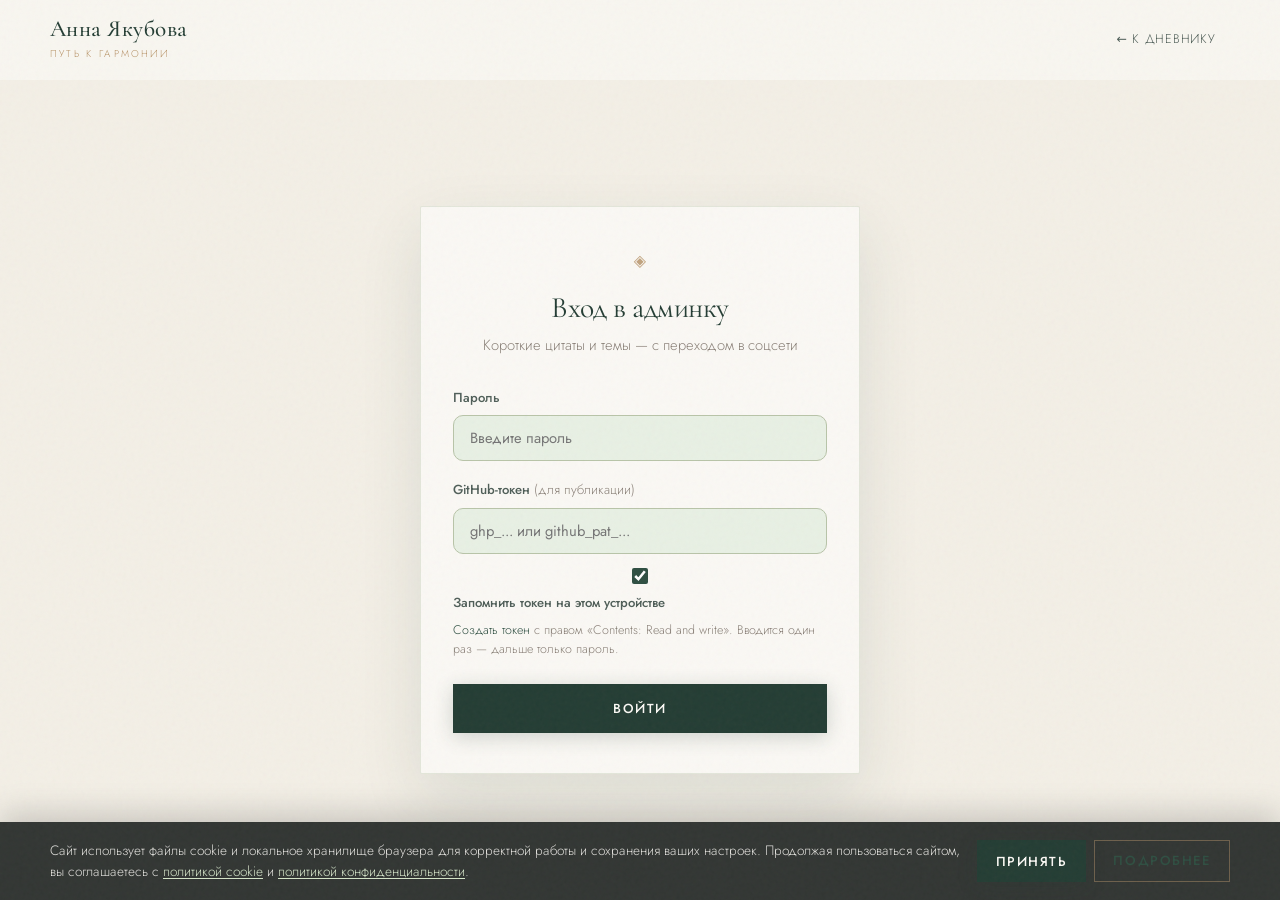
==== admin.html @ 60a18e54 "Премиальный редизайн: editorial luxury, золотые акценты, типографика, анимации. Co-authored-by: Curs" ====
﻿<!DOCTYPE html>
<html lang="ru">
<head>
  <meta charset="UTF-8">
  <meta name="viewport" content="width=device-width, initial-scale=1.0">
  <title>Управление дневником — Анна Якубова</title>
  <link rel="preconnect" href="https://fonts.googleapis.com">
  <link rel="preconnect" href="https://fonts.gstatic.com" crossorigin>
  <link href="https://fonts.googleapis.com/css2?family=Cormorant+Garamond:ital,wght@0,400;0,500;0,600;1,400;1,500&family=Jost:ital,wght@0,300;0,400;0,500;0,600;1,300&display=swap" rel="stylesheet">
  <link rel="stylesheet" href="css/styles.css?v=premium2026">
  <script src="js/config.js"></script>
  <script src="js/seo.js"></script>
  <link rel="stylesheet" href="css/admin.css?v=premium2026">
</head>
<body class="admin-body">

  <header class="header">
    <div class="container header__inner">
      <a href="index.html" class="logo">
        <span class="logo__name">Анна Якубова</span>
        <span class="logo__tagline">Путь к гармонии</span>
      </a>
      <nav class="nav">
        <a href="dnevnik.html" class="nav__link">← К дневнику</a>
      </nav>
    </div>
  </header>

  <main>
    <div class="admin-login" id="admin-login">
      <div class="admin-login__card">
        <div class="ornament"><span class="ornament__symbol">◈</span></div>
        <h1>Вход в админку</h1>
        <p>Короткие цитаты и темы — с переходом в соцсети</p>
        <form id="login-form">
          <div class="form-group">
            <label for="admin-password">Пароль</label>
            <input type="password" id="admin-password" required autocomplete="current-password" placeholder="Введите пароль">
          </div>
          <div class="form-group">
            <label for="github-token">GitHub-токен <span class="label-hint">(для публикации)</span></label>
            <input type="password" id="github-token" autocomplete="off" placeholder="ghp_... или github_pat_...">
            <label class="form-check">
              <input type="checkbox" id="remember-token" checked>
              <span>Запомнить токен на этом устройстве</span>
            </label>
            <p class="field-hint">
              <a href="https://github.com/settings/tokens?type=beta" target="_blank" rel="noopener noreferrer">Создать токен</a>
              с правом «Contents: Read and write». Вводится один раз — дальше только пароль.
            </p>
          </div>
          <button type="submit" class="btn btn--primary admin-login__submit">Войти</button>
          <p class="admin-login-error" id="login-error">Неверный пароль</p>
        </form>
      </div>
    </div>

    <div class="admin-panel" id="admin-panel">
      <div class="container admin-layout">
        <header class="admin-header">
          <div>
            <p class="section__label">Админка</p>
            <h1>Личный дневник</h1>
            <p class="admin-header__desc">
              Короткие цитаты и темы — у каждой записи своя ссылка на пост или страницу.
            </p>
          </div>
          <div class="publish-status publish-status--warn" id="publish-status">Подключите GitHub-токен</div>
        </header>

        <section class="admin-token-card">
          <div class="admin-token-card__text">
            <h3>GitHub-токен</h3>
            <p id="token-card-desc">Нужен для автопубликации на сайте.</p>
          </div>
          <div class="admin-token-card__form">
            <input type="password" id="token-input" placeholder="Вставьте токен" autocomplete="off">
            <label class="form-check form-check--inline">
              <input type="checkbox" id="token-remember" checked>
              <span>Запомнить на устройстве</span>
            </label>
            <button type="button" class="btn btn--secondary" id="save-token-btn">Сохранить</button>
            <button type="button" class="btn btn--ghost" id="forget-token-btn">Забыть токен</button>
          </div>
        </section>

        <div class="admin-grid">
          <section class="admin-editor-card">
            <h2 class="admin-editor-card__title" id="form-title">Новая запись</h2>
            <form id="entry-form">
              <input type="hidden" id="entry-id">
              <input type="hidden" id="entry-type" value="quote">

              <div class="form-group">
                <label>Тип записи</label>
                <div class="type-toggle">
                  <button type="button" class="type-toggle__btn type-toggle__btn--active" data-type="quote">Цитата</button>
                  <button type="button" class="type-toggle__btn" data-type="topic">Тема</button>
                </div>
              </div>

              <div class="form-row">
                <div class="form-group form-group--grow">
                  <label for="entry-topic">Тема / рубрика</label>
                  <input type="text" id="entry-topic" placeholder="Гармония, Нейрографика…">
                  <p class="field-hint" id="topic-hint">Необязательно — тема или настроение цитаты</p>
                </div>
                <div class="form-group">
                  <label for="entry-date">Дата</label>
                  <input type="date" id="entry-date" required>
                </div>
              </div>

              <div class="form-group">
                <label for="entry-text">Текст</label>
                <textarea id="entry-text" rows="3" required maxlength="280" placeholder="Короткая мысль или описание темы"></textarea>
                <p class="field-hint" id="text-hint">Короткая цитата или мысль (1–2 предложения)</p>
              </div>

              <div class="form-group">
                <label for="entry-link">Ссылка на пост</label>
                <input type="url" id="entry-link" required placeholder="https://t.me/madam79kotineiro/42 или https://vk.ru/wall-...">
                <p class="field-hint">Любой URL — конкретный пост в Telegram, ВК или другая страница</p>
              </div>

              <div class="form-group">
                <label for="entry-link-label">Подпись ссылки <span class="label-hint">(необязательно)</span></label>
                <input type="text" id="entry-link-label" placeholder="Читать пост в канале">
              </div>

              <div class="admin-form-actions">
                <button type="submit" class="btn btn--primary" id="submit-btn">Опубликовать</button>
                <button type="button" class="btn btn--secondary" id="cancel-btn" style="display: none;">Отмена</button>
              </div>
            </form>
          </section>

          <aside class="admin-sidebar">
            <h2 class="admin-sidebar__title">Записи на сайте</h2>
            <div class="admin-entries" id="entries-list">
              <p class="admin-empty">Загрузка...</p>
            </div>
          </aside>
        </div>
      </div>
    </div>
  </main>

  <div class="admin-toast" id="admin-toast" role="status" aria-live="polite"></div>

  <script src="js/cookies.js"></script>
  <script src="js/admin.js"></script>
</body>
</html>
---- css/styles.css ----
/* ===== Variables ===== */
:root {
  --ivory: #faf8f4;
  --cream: #f3efe6;
  --mint: #e8f0e4;
  --pistachio: #d4e4c8;
  --evergreen: #243d34;
  --forest: #2f4f42;
  --sage: #b8c4a8;
  --olive: #6b8060;
  --blush: #e8d4d0;
  --lilac: #d8cfe8;
  --mauve: #a88896;
  --plum: #5a3a48;
  --slate: #4f5e58;
  --taupe: #8a8078;
  --sand: #d4c8b8;
  --charcoal: #222826;
  --gold: #b8956a;
  --gold-light: #d4bc94;
  --gold-muted: rgba(184, 149, 106, 0.14);

  --font-serif: 'Cormorant Garamond', Georgia, serif;
  --font-sans: 'Jost', system-ui, sans-serif;

  --radius: 4px;
  --radius-lg: 2px;
  --shadow: 0 8px 32px rgba(36, 61, 52, 0.07);
  --shadow-lg: 0 24px 64px rgba(36, 61, 52, 0.11);
  --shadow-glow: 0 0 0 1px rgba(184, 149, 106, 0.18), 0 20px 50px rgba(36, 61, 52, 0.08);
  --transition: 0.45s cubic-bezier(0.22, 1, 0.36, 1);
  --transition-slow: 0.75s cubic-bezier(0.22, 1, 0.36, 1);

  --header-h: 80px;
  --container: 1180px;
}

/* ===== Reset & Base ===== */
*, *::before, *::after { box-sizing: border-box; margin: 0; padding: 0; }

html { scroll-behavior: smooth; }

body {
  font-family: var(--font-sans);
  font-size: 1rem;
  font-weight: 300;
  line-height: 1.75;
  color: var(--charcoal);
  background: var(--ivory);
  overflow-x: hidden;
  text-rendering: optimizeLegibility;
  -webkit-font-smoothing: antialiased;
}

body::before {
  content: '';
  position: fixed;
  inset: 0;
  pointer-events: none;
  z-index: 9999;
  opacity: 0.035;
  background-image: url("data:image/svg+xml,%3Csvg viewBox='0 0 256 256' xmlns='http://www.w3.org/2000/svg'%3E%3Cfilter id='n'%3E%3CfeTurbulence type='fractalNoise' baseFrequency='0.85' numOctaves='4' stitchTiles='stitch'/%3E%3C/filter%3E%3Crect width='100%25' height='100%25' filter='url(%23n)'/%3E%3C/svg%3E");
}

::selection {
  background: rgba(184, 149, 106, 0.28);
  color: var(--evergreen);
}

body.menu-open { overflow: hidden; }

img { max-width: 100%; height: auto; display: block; }

a { color: var(--forest); text-decoration: none; transition: color 0.2s; }
a:hover { color: var(--plum); }

h1, h2, h3, h4 {
  font-family: var(--font-serif);
  font-weight: 500;
  line-height: 1.15;
  color: var(--evergreen);
  letter-spacing: -0.015em;
}

h1 { font-size: clamp(2.4rem, 5.5vw, 4rem); font-weight: 400; }
h2 { font-size: clamp(1.85rem, 3.8vw, 2.75rem); }
h3 { font-size: clamp(1.35rem, 2.5vw, 1.85rem); }
h4 { font-size: 0.82rem; font-family: var(--font-sans); font-weight: 500; letter-spacing: 0.14em; text-transform: uppercase; color: var(--olive); }

p { margin-bottom: 1rem; }
p:last-child { margin-bottom: 0; }

ul { list-style: none; }

.container {
  width: min(var(--container), 100% - 2.5rem);
  margin-inline: auto;
}

.visually-hidden {
  position: absolute;
  width: 1px;
  height: 1px;
  padding: 0;
  margin: -1px;
  overflow: hidden;
  clip: rect(0, 0, 0, 0);
  border: 0;
}

/* ===== Buttons ===== */
.btn {
  display: inline-flex;
  align-items: center;
  justify-content: center;
  gap: 0.5rem;
  padding: 0.95rem 2rem;
  font-family: var(--font-sans);
  font-size: 0.82rem;
  font-weight: 500;
  letter-spacing: 0.12em;
  text-transform: uppercase;
  border-radius: 0;
  border: none;
  cursor: pointer;
  transition: transform var(--transition), box-shadow var(--transition), background var(--transition), color var(--transition);
  text-decoration: none;
  position: relative;
  overflow: hidden;
}

.btn::after {
  content: '';
  position: absolute;
  inset: 0;
  background: linear-gradient(120deg, transparent 30%, rgba(255, 255, 255, 0.12) 50%, transparent 70%);
  transform: translateX(-120%);
  transition: transform 0.6s ease;
}

.btn:hover::after { transform: translateX(120%); }

.btn:hover { transform: translateY(-2px); box-shadow: var(--shadow); }

.btn--primary {
  background: var(--evergreen);
  color: var(--ivory);
  box-shadow: 0 4px 20px rgba(36, 61, 52, 0.2);
}
.btn--primary:hover { background: var(--forest); color: var(--ivory); box-shadow: var(--shadow-lg); }

.btn--secondary {
  background: transparent;
  color: var(--forest);
  border: 1px solid rgba(184, 149, 106, 0.45);
}
.btn--secondary:hover { background: var(--gold-muted); color: var(--evergreen); border-color: var(--gold); }

.btn--accent {
  background: linear-gradient(135deg, var(--plum) 0%, #6d4456 100%);
  color: var(--ivory);
  box-shadow: 0 4px 20px rgba(90, 58, 72, 0.22);
}
.btn--accent:hover { background: linear-gradient(135deg, #6d4456 0%, var(--plum) 100%); color: var(--ivory); }

.btn:disabled {
  opacity: 0.45;
  cursor: not-allowed;
  transform: none;
  box-shadow: none;
}

/* ===== Header ===== */
.header {
  position: fixed;
  top: 0;
  left: 0;
  right: 0;
  z-index: 100;
  height: var(--header-h);
  background: rgba(250, 248, 244, 0.72);
  backdrop-filter: blur(20px) saturate(1.2);
  border-bottom: 1px solid transparent;
  transition: background var(--transition), border-color var(--transition), box-shadow var(--transition), height var(--transition);
}

.header--scrolled {
  height: 68px;
  background: rgba(250, 248, 244, 0.94);
  border-bottom-color: rgba(184, 149, 106, 0.22);
  box-shadow: 0 8px 32px rgba(36, 61, 52, 0.06);
}

.header__inner {
  display: flex;
  align-items: center;
  justify-content: space-between;
  height: 100%;
}

.logo {
  display: flex;
  flex-direction: column;
  text-decoration: none;
  color: inherit;
}

.logo__name {
  font-family: var(--font-serif);
  font-size: 1.45rem;
  font-weight: 500;
  color: var(--evergreen);
  line-height: 1.15;
  letter-spacing: 0.02em;
}

.logo__tagline {
  font-size: 0.62rem;
  color: var(--gold);
  letter-spacing: 0.22em;
  text-transform: uppercase;
  margin-top: 0.15rem;
}

.nav {
  display: flex;
  align-items: center;
  gap: 0.15rem;
}

.nav__link {
  padding: 0.55rem 0.9rem;
  font-size: 0.78rem;
  letter-spacing: 0.06em;
  text-transform: uppercase;
  color: var(--slate);
  border-radius: 0;
  transition: color var(--transition), background var(--transition);
  position: relative;
}

.nav__link::after {
  content: '';
  position: absolute;
  left: 0.9rem;
  right: 0.9rem;
  bottom: 0.35rem;
  height: 1px;
  background: var(--gold);
  transform: scaleX(0);
  transform-origin: left;
  transition: transform var(--transition);
}

.nav__link:hover::after,
.nav__link--active::after {
  transform: scaleX(1);
}

.nav__link:hover,
.nav__link--active {
  color: var(--evergreen);
  background: transparent;
}

.nav__link--cta {
  background: var(--evergreen);
  color: var(--ivory);
  font-weight: 500;
  margin-left: 0.35rem;
  padding-inline: 1.15rem;
}

.nav__link--cta::after { display: none; }

.nav__link--cta:hover {
  background: var(--forest);
  color: var(--ivory);
}

.burger {
  display: none;
  flex-direction: column;
  gap: 5px;
  background: none;
  border: none;
  cursor: pointer;
  padding: 0.5rem;
}

.burger span {
  display: block;
  width: 24px;
  height: 2px;
  background: var(--forest);
  transition: transform 0.3s, opacity 0.3s;
}

.burger--active span:nth-child(1) { transform: translateY(7px) rotate(45deg); }
.burger--active span:nth-child(2) { opacity: 0; }
.burger--active span:nth-child(3) { transform: translateY(-7px) rotate(-45deg); }

/* ===== Hero ===== */
.hero {
  position: relative;
  min-height: 100vh;
  display: flex;
  flex-direction: column;
  justify-content: center;
  padding-top: var(--header-h);
  overflow: hidden;
}

.hero__bg {
  position: absolute;
  inset: 0;
  background:
    radial-gradient(ellipse 90% 70% at 15% 85%, rgba(212, 228, 200, 0.45) 0%, transparent 55%),
    radial-gradient(ellipse 55% 45% at 88% 18%, rgba(232, 212, 208, 0.32) 0%, transparent 50%),
    radial-gradient(ellipse 40% 30% at 50% 0%, rgba(184, 149, 106, 0.08) 0%, transparent 60%),
    linear-gradient(165deg, #fdfbf7 0%, var(--ivory) 42%, var(--cream) 100%);
  z-index: 0;
}

.hero__orb {
  position: absolute;
  border-radius: 50%;
  filter: blur(80px);
  opacity: 0.35;
  z-index: 0;
  animation: orbFloat 18s ease-in-out infinite;
}

.hero__orb--2 { animation-delay: -9s; }

@keyframes orbFloat {
  0%, 100% { transform: translate(0, 0) scale(1); }
  50% { transform: translate(12px, -18px) scale(1.05); }
}

.hero__orb--1 {
  width: 400px;
  height: 400px;
  background: var(--pistachio);
  top: 10%;
  right: -5%;
}

.hero__orb--2 {
  width: 300px;
  height: 300px;
  background: var(--blush);
  bottom: 15%;
  left: -5%;
}

.hero__layout {
  position: relative;
  z-index: 1;
  display: grid;
  grid-template-columns: 1.05fr 0.95fr;
  gap: 4rem;
  align-items: center;
  padding-block: 5rem 4rem;
}

.hero__label {
  display: inline-flex;
  align-items: center;
  gap: 0.85rem;
  font-size: 0.68rem;
  letter-spacing: 0.24em;
  text-transform: uppercase;
  color: var(--gold);
  margin-bottom: 1.5rem;
}

.hero__label::before,
.hero__label::after {
  content: '';
  width: 2rem;
  height: 1px;
  background: linear-gradient(90deg, transparent, var(--gold-light));
}

.hero__label::after {
  background: linear-gradient(90deg, var(--gold-light), transparent);
}

.hero__title {
  margin-bottom: 1.35rem;
}

.hero__title em {
  font-style: italic;
  font-weight: 400;
  color: var(--plum);
}

.hero__subtitle {
  font-size: 1.08rem;
  color: var(--slate);
  max-width: 500px;
  margin-bottom: 2.25rem;
  line-height: 1.8;
}

.hero__actions {
  display: flex;
  flex-wrap: wrap;
  gap: 1rem;
}

.hero__photo {
  position: relative;
  padding: 0.65rem;
  background: var(--ivory);
  border: 1px solid rgba(184, 149, 106, 0.28);
  box-shadow: var(--shadow-glow);
}

.hero__photo::before {
  content: '';
  position: absolute;
  inset: -10px -10px 10px 10px;
  border: 1px solid rgba(184, 149, 106, 0.22);
  pointer-events: none;
  z-index: -1;
}

.hero__photo img {
  width: 100%;
  aspect-ratio: 3/4;
  object-fit: cover;
}

.hero__photo-caption {
  position: absolute;
  bottom: 0;
  left: 0;
  right: 0;
  padding: 1rem 1.25rem;
  background: linear-gradient(transparent, rgba(45, 74, 62, 0.75));
  color: var(--ivory);
  font-family: var(--font-serif);
  font-size: 1.1rem;
  font-style: italic;
}

.hero__scroll {
  position: absolute;
  bottom: 2rem;
  left: 50%;
  transform: translateX(-50%);
  display: flex;
  flex-direction: column;
  align-items: center;
  gap: 0.5rem;
  font-size: 0.72rem;
  letter-spacing: 0.15em;
  text-transform: uppercase;
  color: var(--taupe);
  z-index: 1;
}

.hero__scroll-line {
  width: 1px;
  height: 40px;
  background: linear-gradient(var(--sage), transparent);
  animation: scrollPulse 2s ease-in-out infinite;
}

@keyframes scrollPulse {
  0%, 100% { opacity: 0.4; transform: scaleY(0.8); }
  50% { opacity: 1; transform: scaleY(1); }
}

/* ===== Sections ===== */
.section {
  padding: 6.5rem 0;
  position: relative;
}

.section--alt {
  background: linear-gradient(180deg, var(--cream) 0%, rgba(243, 239, 230, 0.6) 100%);
}

.section__header {
  text-align: center;
  max-width: 680px;
  margin: 0 auto 4rem;
}

.section__label {
  font-size: 0.68rem;
  letter-spacing: 0.24em;
  text-transform: uppercase;
  color: var(--gold);
  margin-bottom: 0.85rem;
}

.section__desc {
  color: var(--slate);
  margin-top: 1.15rem;
  font-size: 1.02rem;
  line-height: 1.75;
}

.ornament__symbol {
  font-size: 1rem;
  color: var(--gold);
  opacity: 0.85;
}

.cards {
  display: grid;
  grid-template-columns: repeat(3, 1fr);
  gap: 2rem;
}

.card {
  position: relative;
  background: linear-gradient(168deg, #fffdfb 0%, var(--ivory) 100%);
  border-radius: var(--radius);
  padding: 2.25rem 2rem;
  border: 1px solid rgba(184, 149, 106, 0.16);
  box-shadow: var(--shadow);
  transition: transform var(--transition), box-shadow var(--transition), border-color var(--transition);
  overflow: hidden;
}

.card::before {
  content: '';
  position: absolute;
  top: 0;
  left: 2rem;
  right: 2rem;
  height: 1px;
  background: linear-gradient(90deg, transparent, var(--gold-light), transparent);
  opacity: 0;
  transition: opacity var(--transition);
}

.card:hover {
  transform: translateY(-6px);
  box-shadow: var(--shadow-glow);
  border-color: rgba(184, 149, 106, 0.32);
}

.card:hover::before { opacity: 1; }

.card__num {
  position: absolute;
  top: 1.5rem;
  right: 1.5rem;
  font-family: var(--font-serif);
  font-size: 2.25rem;
  font-weight: 400;
  color: rgba(184, 149, 106, 0.35);
  line-height: 1;
}

.card__icon {
  width: 52px;
  height: 52px;
  display: flex;
  align-items: center;
  justify-content: center;
  border-radius: 0;
  font-size: 1.35rem;
  margin-bottom: 1.5rem;
  border: 1px solid rgba(184, 149, 106, 0.2);
}

.card__link {
  font-size: 0.72rem;
  font-weight: 500;
  letter-spacing: 0.14em;
  text-transform: uppercase;
  color: var(--evergreen);
}

.card__icon--matrix { background: rgba(216, 207, 232, 0.45); color: var(--plum); }
.card__icon--neuro { background: rgba(232, 212, 208, 0.55); color: var(--plum); }
.card__icon--integrative { background: rgba(212, 228, 200, 0.55); color: var(--forest); }

.card__title { margin-bottom: 0.85rem; }

.card__text {
  font-size: 0.92rem;
  color: var(--slate);
  margin-bottom: 1.5rem;
  line-height: 1.7;
}

.card__link::after { content: ' →'; }

.ornament { margin-bottom: 1rem; }

/* ===== About Strip ===== */
.about-strip {
  display: grid;
  grid-template-columns: 1fr 1fr;
  gap: 4rem;
  align-items: center;
}

.about-strip__visual {
  position: relative;
  padding: 0.55rem;
  background: var(--ivory);
  border: 1px solid rgba(184, 149, 106, 0.22);
  box-shadow: var(--shadow-glow);
}

.about-strip__visual img {
  width: 100%;
  aspect-ratio: 3 / 4;
  object-fit: cover;
  object-position: center top;
}

.about-strip__text h2 { margin-bottom: 1.25rem; }
.about-strip__text p { color: var(--slate); }

.about-contrast {
  margin: 1.75rem 0;
  padding: 1.75rem 2rem;
  background: linear-gradient(135deg, rgba(255, 253, 249, 0.95) 0%, rgba(232, 240, 228, 0.5) 100%);
  border-radius: var(--radius);
  border-left: 2px solid var(--gold);
  box-shadow: var(--shadow);
}

.about-contrast p {
  margin-bottom: 0.65rem;
}

.about-contrast p:last-child {
  margin-bottom: 0;
  font-family: var(--font-serif);
  font-size: 1.12rem;
  color: var(--evergreen);
  font-weight: 500;
}

.about-mission {
  margin-top: 1.75rem;
  padding: 2rem 2.25rem;
  background: linear-gradient(165deg, #fffdfb 0%, var(--ivory) 100%);
  border-radius: var(--radius);
  border: 1px solid rgba(184, 149, 106, 0.2);
  box-shadow: var(--shadow);
  position: relative;
}

.about-mission::before {
  content: '';
  position: absolute;
  top: 0;
  left: 2rem;
  right: 2rem;
  height: 1px;
  background: linear-gradient(90deg, transparent, var(--gold-light), transparent);
}

.about-mission__verse {
  font-family: var(--font-serif);
  font-size: 1.15rem;
  font-style: italic;
  color: var(--plum);
  line-height: 1.65;
  margin-bottom: 0 !important;
}

.cta-block {
  text-align: center;
  background: linear-gradient(145deg, var(--evergreen) 0%, #1a3028 100%);
  border-radius: var(--radius);
  padding: 4rem 2.5rem;
  border: 1px solid rgba(184, 149, 106, 0.25);
  box-shadow: var(--shadow-lg);
  color: var(--ivory);
  position: relative;
  overflow: hidden;
}

.cta-block::before {
  content: '';
  position: absolute;
  inset: 0;
  background: radial-gradient(ellipse 60% 80% at 100% 0%, rgba(184, 149, 106, 0.15) 0%, transparent 55%);
  pointer-events: none;
}

.cta-block h2 {
  color: var(--ivory);
  margin-bottom: 0.85rem;
  position: relative;
}

.cta-block p {
  color: rgba(250, 248, 244, 0.78);
  margin-bottom: 2rem;
  max-width: 520px;
  margin-inline: auto;
  position: relative;
}

.cta-block .btn--primary {
  background: var(--ivory);
  color: var(--evergreen);
  position: relative;
}

.cta-block .btn--primary:hover {
  background: var(--gold-light);
  color: var(--evergreen);
}

/* ===== Page Hero ===== */
.page-hero {
  position: relative;
  padding: calc(var(--header-h) + 3rem) 0 3rem;
  overflow: hidden;
}

.page-hero .container { position: relative; z-index: 1; }

.page-hero--compact { padding-bottom: 2rem; }

.page-hero__bg {
  position: absolute;
  inset: 0;
  background:
    radial-gradient(ellipse 70% 80% at 50% 100%, rgba(212, 228, 200, 0.35) 0%, transparent 60%),
    radial-gradient(ellipse 50% 40% at 90% 10%, rgba(184, 149, 106, 0.08) 0%, transparent 50%),
    linear-gradient(180deg, var(--cream) 0%, var(--ivory) 100%);
  z-index: 0;
}

.page-hero__breadcrumb {
  font-size: 0.68rem;
  letter-spacing: 0.16em;
  text-transform: uppercase;
  color: var(--taupe);
  margin-bottom: 1.25rem;
}

.page-hero__breadcrumb a { color: var(--olive); }

.page-hero__title { margin-bottom: 1rem; }

.page-hero__desc {
  font-size: 1.05rem;
  color: var(--slate);
  max-width: 600px;
}

.page-hero__desc--center {
  text-align: center;
  margin-inline: auto;
}

.page-hero--integrative .page-hero__title { display: none; }

.integrative-banner {
  margin-bottom: 1.5rem;
  border-radius: var(--radius-lg);
  overflow: hidden;
  box-shadow: var(--shadow-lg);
}

.integrative-banner img {
  width: 100%;
  max-height: 420px;
  object-fit: cover;
}

/* ===== Content ===== */
.content {
  padding: 4rem 0 5rem;
}

.content--matrix {
  position: relative;
  overflow: hidden;
}

.content--matrix::before {
  content: '';
  position: absolute;
  inset: 0;
  background: url('../images/matrica-sudby-bg.png') center center / min(680px, 92vw) no-repeat;
  opacity: 0.24;
  pointer-events: none;
  z-index: 0;
}

.content--matrix::after {
  content: '';
  position: absolute;
  inset: 0;
  background: linear-gradient(
    180deg,
    rgba(248, 246, 240, 0.62) 0%,
    rgba(248, 246, 240, 0.55) 50%,
    rgba(248, 246, 240, 0.68) 100%
  );
  pointer-events: none;
  z-index: 0;
}

.content--matrix > .container {
  position: relative;
  z-index: 1;
}

.content--embed { padding-top: 2rem; }

.content__grid {
  display: grid;
  grid-template-columns: 1fr 280px;
  gap: 3rem;
  align-items: start;
}

.content__main h3 { margin: 2rem 0 1rem; }

.content-lead {
  font-size: 1.15rem;
  line-height: 1.65;
  margin-bottom: 1.5rem;
}

.text-highlight {
  color: var(--forest);
  font-weight: 500;
}

.definition-block,
.author-block,
.how-it-works,
.navigator-callout,
.cert-callout {
  background: var(--mint);
  border-radius: var(--radius);
  padding: 1.5rem 1.75rem;
  margin: 1.75rem 0;
  border-left: 3px solid var(--sage);
}

.navigator-callout__label,
.cert-callout p {
  font-size: 0.78rem;
  letter-spacing: 0.1em;
  text-transform: uppercase;
  color: var(--olive);
  margin-bottom: 0.5rem;
}

/* ===== Certificate Showcase ===== */
.certificate-showcase {
  margin: 2.5rem 0 0;
  padding: 2.25rem 2rem 2rem;
  background: linear-gradient(165deg, var(--cream) 0%, var(--ivory) 45%, rgba(216, 207, 232, 0.18) 100%);
  border-radius: var(--radius-lg);
  border: 1px solid rgba(184, 196, 168, 0.35);
  text-align: center;
}

.certificate-showcase__label {
  font-size: 0.78rem;
  letter-spacing: 0.12em;
  text-transform: uppercase;
  color: var(--plum);
  margin-bottom: 0.5rem;
}

.certificate-showcase h3 {
  margin: 0 0 0.75rem;
}

.certificate-showcase__intro {
  max-width: 36rem;
  margin-inline: auto;
  margin-bottom: 0;
  color: var(--slate);
  font-size: 0.98rem;
}

.certificate-frame {
  margin: 2rem auto 0;
  max-width: 340px;
}

.certificate-frame__outer {
  padding: 10px;
  background: linear-gradient(145deg, var(--lilac) 0%, var(--sage) 50%, var(--mauve) 100%);
  border-radius: calc(var(--radius) + 4px);
  box-shadow:
    var(--shadow-lg),
    inset 0 1px 0 rgba(255, 255, 255, 0.45);
}

.certificate-frame__inner {
  padding: 12px;
  background: #fff;
  border-radius: var(--radius);
  border: 1px solid rgba(107, 74, 90, 0.12);
  box-shadow: inset 0 0 0 1px rgba(255, 255, 255, 0.8);
}

.certificate-frame__inner img {
  width: 100%;
  border-radius: calc(var(--radius) - 4px);
  box-shadow: 0 2px 16px rgba(45, 74, 62, 0.1);
}

.certificate-frame__caption {
  margin-top: 1rem;
  font-size: 0.82rem;
  font-style: italic;
  color: var(--taupe);
  letter-spacing: 0.02em;
}

.certificate-showcase__note {
  margin-top: 1.75rem;
  padding-top: 1.5rem;
  border-top: 1px solid rgba(184, 196, 168, 0.35);
  font-size: 0.78rem;
  letter-spacing: 0.08em;
  text-transform: uppercase;
  color: var(--olive);
}

.certificate-section {
  padding: 5rem 0;
}

.certificate-showcase--gallery {
  margin: 0;
  padding: 3rem 2.5rem 2.5rem;
  background: linear-gradient(
    165deg,
    var(--ivory) 0%,
    rgba(232, 212, 208, 0.25) 35%,
    rgba(216, 207, 232, 0.22) 70%,
    var(--cream) 100%
  );
}

.certificate-showcase--gallery h2 {
  margin-bottom: 0.75rem;
}

.certificate-showcase--gallery .ornament {
  margin-bottom: 0.75rem;
}

.certificate-gallery {
  display: grid;
  grid-template-columns: repeat(3, minmax(0, 1fr));
  gap: 2rem;
  margin-top: 2.5rem;
  align-items: start;
}

.certificate-gallery__item {
  display: flex;
  flex-direction: column;
  transition: transform 0.35s ease;
}

.certificate-gallery__item:hover {
  transform: translateY(-6px);
}

.certificate-gallery .certificate-frame {
  margin: 0;
  max-width: none;
}

.certificate-frame__outer--neuro {
  background: linear-gradient(
    145deg,
    var(--blush) 0%,
    var(--lilac) 42%,
    rgba(196, 168, 180, 0.85) 100%
  );
}

.certificate-gallery__item:nth-child(2) .certificate-frame__outer--neuro {
  background: linear-gradient(
    145deg,
    var(--lilac) 0%,
    var(--sage) 50%,
    var(--mauve) 100%
  );
}

.certificate-gallery__item:nth-child(3) .certificate-frame__outer--neuro {
  background: linear-gradient(
    145deg,
    rgba(216, 207, 232, 0.95) 0%,
    var(--blush) 55%,
    var(--plum) 100%
  );
}

.certificate-frame__caption strong {
  display: block;
  font-family: var(--font-serif);
  font-size: 1rem;
  font-style: normal;
  font-weight: 500;
  color: var(--evergreen);
  margin-bottom: 0.25rem;
}

.certificate-frame__caption span {
  display: block;
  font-size: 0.8rem;
}

.certificate-gallery--duo {
  grid-template-columns: repeat(2, minmax(0, 1fr));
  gap: 2.5rem;
}

.certificate-frame--landscape {
  max-width: none;
}

.certificate-showcase--gallery .certificate-frame--landscape .certificate-frame__inner img {
  aspect-ratio: 16 / 10;
  object-fit: cover;
}

.certificate-frame__outer--matrix {
  background: linear-gradient(
    145deg,
    rgba(232, 212, 208, 0.95) 0%,
    var(--lilac) 45%,
    rgba(216, 200, 184, 0.9) 100%
  );
}

.certificate-gallery--duo .certificate-gallery__item:nth-child(2) .certificate-frame__outer--matrix {
  background: linear-gradient(
    145deg,
    var(--lilac) 0%,
    rgba(232, 212, 208, 0.85) 50%,
    var(--sand) 100%
  );
}

.certificate-showcase--gallery.certificate-showcase--matrix {
  background: linear-gradient(
    165deg,
    var(--ivory) 0%,
    rgba(216, 207, 232, 0.2) 40%,
    rgba(232, 212, 208, 0.28) 100%
  );
}

.info-cards {
  display: grid;
  grid-template-columns: repeat(auto-fill, minmax(200px, 1fr));
  gap: 1rem;
  margin: 1.25rem 0;
}

.info-cards li {
  background: var(--ivory);
  border: 1px solid rgba(184, 196, 168, 0.35);
  border-radius: var(--radius);
  padding: 1.25rem;
}

.info-cards li strong {
  display: block;
  font-family: var(--font-serif);
  font-size: 1.05rem;
  color: var(--evergreen);
  margin-bottom: 0.35rem;
}

.info-cards li span,
.info-cards--compact li {
  font-size: 0.88rem;
  color: var(--slate);
}

.info-more {
  font-style: italic;
  color: var(--taupe);
  font-size: 0.9rem;
}

.levels-strip {
  display: grid;
  grid-template-columns: repeat(4, 1fr);
  gap: 1rem;
  margin: 1.5rem 0;
}

.levels-strip li {
  background: var(--pistachio);
  border-radius: var(--radius);
  padding: 1.25rem;
  text-align: center;
  font-family: var(--font-serif);
  font-size: 1.1rem;
  color: var(--evergreen);
}

.levels-strip li span {
  display: block;
  font-family: var(--font-sans);
  font-size: 0.72rem;
  letter-spacing: 0.08em;
  text-transform: uppercase;
  color: var(--olive);
  margin-bottom: 0.35rem;
}

.content__sidebar {
  position: sticky;
  top: calc(var(--header-h) + 1.5rem);
  background: linear-gradient(168deg, #fffdfb 0%, var(--ivory) 100%);
  border-radius: var(--radius);
  padding: 2rem;
  border: 1px solid rgba(184, 149, 106, 0.18);
  box-shadow: var(--shadow);
}

.content__sidebar h4 {
  margin-bottom: 1rem;
  color: var(--forest);
}

.sidebar-list li {
  display: flex;
  align-items: flex-start;
  gap: 0.55rem;
  padding: 0.5rem 0;
  font-size: 0.9rem;
  color: var(--slate);
  border-bottom: 1px solid rgba(184, 196, 168, 0.25);
}

.sidebar-list__label {
  flex: 1;
  min-width: 0;
}

.sidebar-sticker {
  flex-shrink: 0;
  display: inline-flex;
  align-items: center;
  justify-content: center;
  min-width: 2rem;
  height: 1.25rem;
  margin-top: 0.1rem;
  padding: 0 0.35rem;
  font-size: 0.58rem;
  font-weight: 700;
  letter-spacing: 0.04em;
  line-height: 1;
  color: #fff;
  background: linear-gradient(180deg, #ff4a42 0%, #e51f18 100%);
  border-radius: 7px 0 7px 0;
  box-shadow: 0 2px 5px rgba(229, 31, 24, 0.35);
}

.sidebar-list li:last-child { border-bottom: none; }

/* ===== Neuro Showcase ===== */
.neuro-showcase__grid {
  display: grid;
  grid-template-columns: 1fr 1fr;
  gap: 3rem;
  align-items: center;
}

.neuro-showcase__visual {
  position: relative;
}

.neuro-showcase__glow {
  position: absolute;
  inset: -20%;
  background: radial-gradient(circle, rgba(212, 228, 200, 0.5) 0%, transparent 70%);
  z-index: 0;
}

.neuro-showcase__visual img {
  position: relative;
  z-index: 1;
  border-radius: var(--radius-lg);
  box-shadow: var(--shadow-lg);
}

.neuro-showcase__text h2 { margin: 0.75rem 0 1.25rem; }
.neuro-showcase__text p { color: var(--slate); margin-bottom: 1rem; }

/* ===== Diary ===== */
.diary-filters {
  display: flex;
  flex-wrap: wrap;
  gap: 0.5rem;
  margin-bottom: 2.5rem;
}

.diary-filter {
  padding: 0.55rem 1.25rem;
  font-family: var(--font-sans);
  font-size: 0.85rem;
  background: var(--cream);
  color: var(--slate);
  border: 1.5px solid transparent;
  border-radius: 999px;
  cursor: pointer;
  transition: all 0.2s;
}

.diary-filter:hover { background: var(--mint); color: var(--forest); }

.diary-filter--active {
  background: var(--forest);
  color: var(--ivory);
}

.diary-grid {
  display: grid;
  grid-template-columns: repeat(auto-fill, minmax(300px, 1fr));
  gap: 1.5rem;
}

/* ===== Diary Notes (short quotes & topics) ===== */
.diary-notes {
  display: grid;
  grid-template-columns: repeat(auto-fill, minmax(280px, 1fr));
  gap: 1.25rem;
  margin-bottom: 3.5rem;
}

.diary-note {
  display: flex;
  flex-direction: column;
  background: var(--ivory);
  border-radius: var(--radius);
  padding: 1.5rem 1.5rem 1.25rem;
  border: 1px solid rgba(184, 196, 168, 0.35);
  box-shadow: var(--shadow);
  text-decoration: none;
  color: inherit;
  transition: transform 0.25s, box-shadow 0.25s, border-color 0.25s;
  min-height: 100%;
}

.diary-note:hover {
  transform: translateY(-4px);
  box-shadow: var(--shadow-lg);
  border-color: var(--sage);
  color: inherit;
}

.diary-note--quote {
  background: linear-gradient(160deg, var(--ivory) 0%, var(--cream) 100%);
}

.diary-note--topic {
  border-left: 3px solid var(--forest);
}

.diary-note__top {
  display: flex;
  flex-wrap: wrap;
  align-items: center;
  gap: 0.5rem;
  margin-bottom: 1rem;
}

.diary-note__type {
  font-size: 0.68rem;
  letter-spacing: 0.1em;
  text-transform: uppercase;
  color: var(--olive);
  background: var(--pistachio);
  padding: 0.2rem 0.55rem;
  border-radius: 999px;
}

.diary-note__topic {
  font-size: 0.75rem;
  color: var(--plum);
  font-style: italic;
}

.diary-note__quote {
  flex: 1;
  font-family: var(--font-serif);
  font-size: clamp(1.1rem, 2.5vw, 1.35rem);
  font-style: italic;
  line-height: 1.55;
  color: var(--evergreen);
  margin: 0 0 1.25rem;
  border: none;
  padding: 0;
}

.diary-note__title {
  font-family: var(--font-serif);
  font-size: 1.2rem;
  color: var(--evergreen);
  margin-bottom: 0.5rem;
  line-height: 1.3;
}

.diary-note__text {
  flex: 1;
  font-size: 0.9rem;
  color: var(--slate);
  line-height: 1.6;
  margin-bottom: 1.25rem;
}

.diary-note__footer {
  display: flex;
  flex-wrap: wrap;
  align-items: center;
  justify-content: space-between;
  gap: 0.5rem;
  padding-top: 0.85rem;
  border-top: 1px solid rgba(184, 196, 168, 0.3);
  margin-top: auto;
}

.diary-note__footer time {
  font-size: 0.75rem;
  color: var(--taupe);
}

.diary-note__link {
  font-size: 0.78rem;
  font-weight: 500;
  color: var(--forest);
  display: flex;
  align-items: center;
  gap: 0.4rem;
}

.diary-note__social {
  font-size: 0.65rem;
  letter-spacing: 0.04em;
  text-transform: uppercase;
  padding: 0.15rem 0.45rem;
  border-radius: 4px;
  background: var(--mint);
  color: var(--forest);
}

.diary-note__social--channel { background: var(--lilac); color: var(--plum); }
.diary-note__social--vk { background: var(--blush); color: var(--plum); }
.diary-note__social--link { background: var(--sand); color: var(--charcoal); }

.diary-social-strip {
  display: grid;
  grid-template-columns: 1fr 1fr;
  gap: 2rem;
  align-items: center;
  background: linear-gradient(135deg, var(--mint) 0%, var(--pistachio) 100%);
  border-radius: var(--radius-lg);
  padding: 2.5rem;
  border: 1px solid rgba(184, 196, 168, 0.4);
}

.diary-social-strip__text h2 {
  margin: 0.5rem 0 0.75rem;
  font-size: clamp(1.5rem, 3vw, 2rem);
}

.diary-social-strip__text p {
  color: var(--slate);
  font-size: 0.95rem;
}

.diary-social-strip__links {
  display: flex;
  flex-direction: column;
  gap: 0.65rem;
}

.diary-social-btn {
  display: flex;
  flex-direction: column;
  padding: 0.85rem 1.15rem;
  background: var(--ivory);
  border-radius: 12px;
  border: 1px solid rgba(184, 196, 168, 0.35);
  text-decoration: none;
  color: inherit;
  transition: transform 0.2s, box-shadow 0.2s;
}

.diary-social-btn:hover {
  transform: translateX(4px);
  box-shadow: var(--shadow);
  color: inherit;
}

.diary-social-btn__label {
  font-weight: 500;
  font-size: 0.9rem;
  color: var(--evergreen);
}

.diary-social-btn__handle {
  font-size: 0.78rem;
  color: var(--taupe);
}

.diary-social-btn--tg { border-left: 3px solid var(--forest); }
.diary-social-btn--channel { border-left: 3px solid var(--plum); }
.diary-social-btn--vk { border-left: 3px solid var(--mauve); }

.diary-card {
  display: block;
  background: var(--ivory);
  border-radius: var(--radius);
  padding: 1.75rem;
  border: 1px solid rgba(184, 196, 168, 0.35);
  box-shadow: var(--shadow);
  transition: transform 0.25s, box-shadow 0.25s;
  text-decoration: none;
  color: inherit;
  overflow: hidden;
}

.diary-card__thumb {
  margin: -1.75rem -1.75rem 1rem;
  max-height: 180px;
  overflow: hidden;
}

.diary-card__thumb img {
  width: 100%;
  height: 180px;
  object-fit: cover;
}

.diary-card:hover {
  transform: translateY(-3px);
  box-shadow: var(--shadow-lg);
  color: inherit;
}

.diary-card__category {
  display: inline-block;
  font-size: 0.72rem;
  letter-spacing: 0.08em;
  text-transform: uppercase;
  color: var(--olive);
  background: var(--pistachio);
  padding: 0.25rem 0.65rem;
  border-radius: 999px;
  margin-bottom: 0.75rem;
}

.diary-card__date {
  display: block;
  font-size: 0.78rem;
  color: var(--taupe);
  margin-bottom: 0.5rem;
}

.diary-card__title {
  font-family: var(--font-serif);
  font-size: 1.25rem;
  color: var(--evergreen);
  margin-bottom: 0.65rem;
}

.diary-card__excerpt {
  font-size: 0.9rem;
  color: var(--slate);
  margin-bottom: 0.75rem;
}

.diary-card__more {
  font-size: 0.82rem;
  font-weight: 500;
  color: var(--forest);
}

.diary-empty {
  text-align: center;
  padding: 3rem;
  color: var(--taupe);
  font-style: italic;
}

.admin-hint {
  margin-top: 3rem;
  padding: 1.5rem;
  background: var(--cream);
  border-radius: var(--radius);
  border: 1px dashed var(--sage);
}

.admin-hint h4 { margin-bottom: 0.5rem; color: var(--forest); }
.admin-hint p { font-size: 0.88rem; color: var(--slate); }
.admin-hint code {
  background: var(--mint);
  padding: 0.15rem 0.4rem;
  border-radius: 4px;
  font-size: 0.85em;
}

/* ===== Diary Entry Page ===== */
.container--narrow {
  max-width: 720px;
}

.diary-entry__loading {
  color: var(--taupe);
  font-style: italic;
}

.diary-entry__header {
  margin-bottom: 2rem;
}

.diary-entry__date {
  display: block;
  font-size: 0.85rem;
  color: var(--taupe);
  margin: 0.5rem 0 0.75rem;
}

.diary-entry__title {
  font-size: clamp(1.75rem, 4vw, 2.5rem);
  margin-bottom: 0.75rem;
}

.diary-entry__lead {
  font-size: 1.1rem;
  color: var(--slate);
  line-height: 1.65;
}

.diary-entry__content {
  font-size: 1rem;
  line-height: 1.75;
  color: var(--charcoal);
}

.diary-entry__content p { margin-bottom: 1rem; }

.diary-entry__content img {
  max-width: 100%;
  height: auto;
  border-radius: var(--radius);
  margin: 1.25rem 0;
  box-shadow: var(--shadow);
}

.diary-entry__content ul,
.diary-entry__content ol {
  margin: 0 0 1rem 1.25rem;
}

.diary-entry__content li { margin-bottom: 0.35rem; }

.diary-entry__external {
  margin-top: 2rem;
}

.diary-entry__not-found {
  text-align: center;
  padding: 3rem 1rem;
}

.diary-entry__not-found h1 {
  margin-bottom: 0.75rem;
}

.diary-entry__not-found p {
  color: var(--slate);
  margin-bottom: 1.5rem;
}

/* ===== Feedback Form ===== */
.feedback-card {
  background: var(--ivory);
  border-radius: var(--radius-lg);
  padding: 2.5rem 2rem;
  border: 1px solid rgba(184, 196, 168, 0.35);
  box-shadow: var(--shadow);
}

.feedback-form .form-group {
  margin-bottom: 1.25rem;
}

.feedback-form label {
  display: block;
  font-size: 0.85rem;
  color: var(--slate);
  margin-bottom: 0.4rem;
  font-weight: 500;
}

.label-hint {
  font-weight: 300;
  color: var(--taupe);
}

.feedback-form input,
.feedback-form select,
.feedback-form textarea {
  width: 100%;
  padding: 0.75rem 1rem;
  border: 1.5px solid var(--sage);
  border-radius: 10px;
  font-family: var(--font-sans);
  font-size: 0.95rem;
  background: var(--mint);
  color: var(--charcoal);
  transition: border-color 0.2s;
}

.feedback-form input:focus,
.feedback-form select:focus,
.feedback-form textarea:focus {
  outline: none;
  border-color: var(--forest);
}

.feedback-form textarea {
  resize: vertical;
  min-height: 100px;
}

.feedback-form__submit {
  width: 100%;
  margin-top: 0.5rem;
}

.form-status {
  padding: 0.85rem 1rem;
  border-radius: 10px;
  font-size: 0.9rem;
  margin-bottom: 0.5rem;
}

.form-status--success {
  background: var(--pistachio);
  color: var(--forest);
}

.form-status--error {
  background: var(--blush);
  color: var(--plum);
}

.feedback-fallback {
  margin-top: 1.5rem;
  padding-top: 1.5rem;
  border-top: 1px dashed var(--sage);
  text-align: center;
}

.feedback-fallback p {
  color: var(--taupe);
  font-size: 0.9rem;
  margin-bottom: 0.75rem;
}

.feedback-note {
  margin-top: 1.25rem;
  font-size: 0.78rem;
  color: var(--taupe);
  text-align: center;
}

.feedback-legal {
  margin-top: 0.65rem;
  font-size: 0.75rem;
  color: var(--taupe);
  text-align: center;
  line-height: 1.5;
}

.form-check {
  display: flex;
  align-items: flex-start;
  gap: 0.55rem;
  font-size: 0.88rem;
  color: var(--slate);
  cursor: pointer;
  text-align: left;
}

.form-check input {
  width: 1rem;
  height: 1rem;
  margin-top: 0.2rem;
  accent-color: var(--forest);
  flex-shrink: 0;
  cursor: pointer;
}

.form-check a {
  text-decoration: underline;
  text-underline-offset: 2px;
}

.form-check--consent {
  margin: 1.25rem 0 1rem;
  line-height: 1.55;
}

.btn--sm {
  padding: 0.55rem 1.15rem;
  font-size: 0.82rem;
}

/* ===== Cookie banner ===== */
body.cookie-banner-visible {
  padding-bottom: env(safe-area-inset-bottom, 0);
}

.cookie-banner {
  position: fixed;
  left: 0;
  right: 0;
  bottom: 0;
  z-index: 2000;
  background: rgba(42, 46, 44, 0.96);
  color: rgba(250, 248, 244, 0.92);
  padding: 1.1rem 0 calc(1.1rem + env(safe-area-inset-bottom, 0));
  box-shadow: 0 -8px 32px rgba(0, 0, 0, 0.18);
}

.cookie-banner__inner {
  display: flex;
  flex-wrap: wrap;
  align-items: center;
  justify-content: space-between;
  gap: 1rem;
}

.cookie-banner__text {
  flex: 1 1 280px;
  margin: 0;
  font-size: 0.85rem;
  line-height: 1.55;
  color: rgba(250, 248, 244, 0.88);
}

.cookie-banner__text a {
  color: var(--pistachio);
  text-decoration: underline;
  text-underline-offset: 2px;
}

.cookie-banner__text a:hover {
  color: var(--ivory);
}

.cookie-banner__actions {
  display: flex;
  flex-wrap: wrap;
  gap: 0.5rem;
}

/* ===== Legal documents ===== */
.legal-doc {
  padding-bottom: 3rem;
}

.legal-doc__updated {
  font-size: 0.85rem;
  color: var(--taupe);
  margin-bottom: 2rem;
}

.legal-doc h2 {
  font-size: 1.35rem;
  margin: 2rem 0 0.85rem;
}

.legal-doc h2:first-of-type {
  margin-top: 0;
}

.legal-doc p,
.legal-doc li {
  color: var(--slate);
}

.legal-doc ul {
  margin: 0.75rem 0 1rem 1.25rem;
  list-style: disc;
}

.legal-doc li {
  margin-bottom: 0.4rem;
}

.legal-doc__back {
  margin-top: 2.5rem;
  padding-top: 1.5rem;
  border-top: 1px solid rgba(184, 196, 168, 0.35);
  font-size: 0.9rem;
}

.legal-table {
  width: 100%;
  border-collapse: collapse;
  margin: 1rem 0 1.5rem;
  font-size: 0.88rem;
}

.legal-table th,
.legal-table td {
  border: 1px solid rgba(184, 196, 168, 0.45);
  padding: 0.65rem 0.75rem;
  text-align: left;
  vertical-align: top;
}

.legal-table th {
  background: var(--cream);
  color: var(--evergreen);
  font-weight: 500;
}

.legal-table code {
  font-size: 0.82em;
  word-break: break-all;
}

.footer__docs {
  display: flex;
  flex-wrap: wrap;
  align-items: center;
  gap: 0.35rem 0.5rem;
  font-size: 0.78rem;
}

.footer__docs a {
  color: rgba(250, 248, 244, 0.65);
}

.footer__docs a:hover {
  color: var(--ivory);
}

.footer__docs-sep {
  color: rgba(250, 248, 244, 0.35);
}

/* ===== Quiz Hub ===== */
.quiz-hub {
  display: grid;
  grid-template-columns: 1fr 1fr;
  gap: 2rem;
}

.quiz-hub-card {
  position: relative;
  background: var(--ivory);
  border-radius: var(--radius-lg);
  padding: 2.5rem 2rem;
  border: 1px solid rgba(184, 196, 168, 0.35);
  box-shadow: var(--shadow);
  transition: transform 0.3s;
}

.quiz-hub-card:hover { transform: translateY(-4px); }

.quiz-hub-card--featured {
  background: linear-gradient(160deg, var(--mint) 0%, var(--pistachio) 100%);
  border-color: var(--sage);
}

.quiz-hub-card__badge {
  position: absolute;
  top: 1.25rem;
  right: 1.25rem;
  font-size: 0.72rem;
  letter-spacing: 0.06em;
  text-transform: uppercase;
  background: var(--mauve);
  color: var(--ivory);
  padding: 0.3rem 0.75rem;
  border-radius: 999px;
}

.quiz-hub-card__num {
  font-family: var(--font-serif);
  font-size: 2.5rem;
  color: var(--pistachio);
  line-height: 1;
  margin-bottom: 0.5rem;
}

.quiz-hub-card__icon {
  width: 52px;
  height: 52px;
  display: flex;
  align-items: center;
  justify-content: center;
  border-radius: 50%;
  font-size: 1.5rem;
  margin-bottom: 1.25rem;
}

.quiz-hub-card__icon--route { background: var(--lilac); color: var(--plum); }
.quiz-hub-card__icon--tree { background: var(--blush); color: var(--plum); }

.quiz-hub-card__title { margin-bottom: 0.75rem; }

.quiz-hub-card__text {
  font-size: 0.92rem;
  color: var(--slate);
  margin-bottom: 1.25rem;
}

.quiz-hub-card__meta {
  display: flex;
  gap: 1rem;
  margin-bottom: 1.5rem;
}

.quiz-hub-card__meta li {
  font-size: 0.78rem;
  color: var(--taupe);
  letter-spacing: 0.04em;
}

.quiz-hub-card__meta li::before { content: '◦ '; color: var(--olive); }

/* ===== Quiz ===== */
.quiz-placeholder-note {
  background: var(--mint);
  border-radius: var(--radius);
  padding: 1rem 1.5rem;
  font-size: 0.9rem;
  color: var(--forest);
  margin-bottom: 2rem;
  text-align: center;
}

.quiz-container {
  background: var(--ivory);
  border-radius: var(--radius-lg);
  padding: 2.5rem;
  border: 1px solid rgba(184, 196, 168, 0.35);
  box-shadow: var(--shadow);
  max-width: 680px;
  margin: 0 auto;
}

.quiz-progress {
  height: 4px;
  background: var(--cream);
  border-radius: 999px;
  margin-bottom: 2rem;
  overflow: hidden;
}

.quiz-progress__bar {
  height: 100%;
  background: linear-gradient(90deg, var(--sage), var(--forest));
  border-radius: 999px;
  transition: width 0.4s ease;
}

.quiz-step__num {
  font-size: 0.78rem;
  letter-spacing: 0.1em;
  text-transform: uppercase;
  color: var(--taupe);
  margin-bottom: 0.75rem;
}

.quiz-step__question {
  font-size: clamp(1.3rem, 3vw, 1.75rem);
  margin-bottom: 1.75rem;
}

.quiz-options {
  display: flex;
  flex-direction: column;
  gap: 0.75rem;
}

.quiz-option {
  display: flex;
  align-items: flex-start;
  gap: 0.75rem;
  padding: 1.1rem 1.25rem;
  background: var(--cream);
  border: 1.5px solid transparent;
  border-radius: var(--radius);
  cursor: pointer;
  transition: all 0.2s;
}

.quiz-option:hover { background: var(--mint); border-color: var(--sage); }

.quiz-option--selected {
  background: var(--pistachio);
  border-color: var(--forest);
}

.quiz-option input { margin-top: 0.25rem; accent-color: var(--forest); }

.quiz-option__text {
  font-size: 0.95rem;
  color: var(--charcoal);
  line-height: 1.5;
}

.quiz-nav {
  display: flex;
  justify-content: space-between;
  margin-top: 2rem;
  gap: 1rem;
}

.quiz-result {
  text-align: center;
}

.quiz-result__title {
  margin: 1rem 0 0.75rem;
}

.quiz-result__text {
  color: var(--slate);
  max-width: 480px;
  margin: 0 auto 1.75rem;
}

.quiz-result__actions {
  display: flex;
  flex-wrap: wrap;
  justify-content: center;
  gap: 0.75rem;
  margin-bottom: 2rem;
}

.quiz-result__links {
  background: var(--cream);
  border-radius: var(--radius);
  padding: 1.25rem;
  margin-bottom: 1.5rem;
}

.quiz-result__links p {
  font-size: 0.82rem;
  color: var(--taupe);
  margin-bottom: 0.5rem;
}

.quiz-result__links ul {
  display: flex;
  flex-wrap: wrap;
  justify-content: center;
  gap: 0.5rem 1.25rem;
}

.quiz-result__links a { font-size: 0.88rem; }

.quiz-back-link {
  text-align: center;
  margin-top: 2rem;
  font-size: 0.88rem;
  color: var(--taupe);
}

/* ===== Quiz Embed ===== */
.quiz-embed-wrap {
  position: relative;
  width: 100%;
  border-radius: var(--radius-lg);
  overflow: hidden;
  box-shadow: var(--shadow-lg);
  border: 1px solid rgba(184, 196, 168, 0.35);
}

.quiz-embed {
  width: 100%;
  height: min(80vh, 720px);
  border: none;
  display: block;
}

.quiz-embed-fallback {
  text-align: center;
  font-size: 0.88rem;
  color: var(--taupe);
  margin-top: 1rem;
}

.quiz-embed-legal {
  text-align: center;
  font-size: 0.78rem;
  color: var(--taupe);
  margin-top: 0.75rem;
  line-height: 1.5;
  max-width: 36rem;
  margin-inline: auto;
}

/* ===== Footer ===== */
.footer {
  background: linear-gradient(165deg, #1a3028 0%, var(--evergreen) 45%, #152820 100%);
  color: rgba(250, 248, 244, 0.85);
  padding: 5rem 0 2.5rem;
  position: relative;
}

.footer::before {
  content: '';
  position: absolute;
  top: 0;
  left: 0;
  right: 0;
  height: 1px;
  background: linear-gradient(90deg, transparent, var(--gold-light), transparent);
  opacity: 0.45;
}

.footer a { color: rgba(250, 248, 244, 0.75); }
.footer a:hover { color: var(--ivory); }

.footer__grid {
  display: grid;
  grid-template-columns: 1.5fr 1fr 1fr 1fr;
  gap: 2.5rem;
  margin-bottom: 3rem;
}

.footer .logo__name { color: var(--ivory); }
.footer .logo__tagline { color: rgba(250, 248, 244, 0.5); }

.footer__desc {
  font-size: 0.88rem;
  margin-top: 0.75rem;
  line-height: 1.6;
  color: rgba(250, 248, 244, 0.65);
}

.footer__legal {
  font-size: 0.78rem;
  line-height: 1.55;
  margin-top: 1rem;
  color: rgba(250, 248, 244, 0.5);
}

.footer h4 {
  color: var(--ivory);
  font-family: var(--font-sans);
  font-size: 0.85rem;
  letter-spacing: 0.06em;
  text-transform: uppercase;
  margin-bottom: 1rem;
}

.footer ul li { margin-bottom: 0.45rem; }
.footer ul a { font-size: 0.88rem; }

.footer__bottom {
  display: flex;
  flex-wrap: wrap;
  align-items: center;
  justify-content: space-between;
  gap: 1rem;
  padding-top: 2rem;
  border-top: 1px solid rgba(250, 248, 244, 0.12);
  font-size: 0.82rem;
  color: rgba(250, 248, 244, 0.5);
}

.footer__admin-link {
  color: rgba(250, 248, 244, 0.2) !important;
  text-decoration: none;
  margin-left: 0.15rem;
}
.footer__admin-link:hover { color: rgba(250, 248, 244, 0.5) !important; }

.social-links {
  display: flex;
  gap: 0.5rem;
}

.social-link {
  display: inline-flex;
  align-items: center;
  justify-content: center;
  min-width: 36px;
  height: 36px;
  padding: 0 0.65rem;
  border-radius: 999px;
  background: rgba(250, 248, 244, 0.1);
  font-size: 0.75rem;
  font-weight: 500;
  transition: background 0.2s;
}

.social-link:hover {
  background: rgba(250, 248, 244, 0.2);
  color: var(--ivory);
}

.social-link--channel { font-size: 0.68rem; }

/* ===== Reveal Animation ===== */
.reveal {
  opacity: 0;
  transform: translateY(28px);
  transition: opacity 0.9s cubic-bezier(0.22, 1, 0.36, 1), transform 0.9s cubic-bezier(0.22, 1, 0.36, 1);
}

.reveal--visible {
  opacity: 1;
  transform: translateY(0);
}

.about-strip .about-strip__text,
.about-strip .about-strip__text.reveal {
  opacity: 1;
  transform: none;
}

.reveal-delay-1 { transition-delay: 0.1s; }
.reveal-delay-2 { transition-delay: 0.2s; }
.reveal-delay-3 { transition-delay: 0.3s; }

/* ===== Responsive ===== */
@media (max-width: 1024px) {
  .cards { grid-template-columns: 1fr; max-width: 480px; margin-inline: auto; }
  .diary-social-strip { grid-template-columns: 1fr; }
  .hero__layout { grid-template-columns: 1fr; text-align: center; }
  .hero__subtitle { margin-inline: auto; }
  .hero__actions { justify-content: center; }
  .hero__aside { order: -1; max-width: 320px; margin-inline: auto; }
  .about-strip { grid-template-columns: 1fr; gap: 2.5rem; }
  .about-strip__visual { max-width: 400px; margin-inline: auto; }
  .content__grid { grid-template-columns: 1fr; }
  .content__sidebar { position: static; }
  .neuro-showcase__grid { grid-template-columns: 1fr; }
  .quiz-hub { grid-template-columns: 1fr; }
  .footer__grid { grid-template-columns: 1fr 1fr; }
  .levels-strip { grid-template-columns: repeat(2, 1fr); }
  .certificate-gallery { grid-template-columns: 1fr; max-width: 720px; margin-inline: auto; }
  .certificate-gallery--duo { max-width: 640px; }
  .certificate-gallery__item:last-child { grid-column: auto; max-width: none; }
}

@media (max-width: 768px) {
  .burger { display: flex; }

  .nav {
    position: fixed;
    top: var(--header-h);
    left: 0;
    right: 0;
    bottom: 0;
    flex-direction: column;
    align-items: stretch;
    padding: 1.5rem;
    background: var(--ivory);
    transform: translateX(100%);
    transition: transform 0.35s ease;
    overflow-y: auto;
  }

  .nav--open { transform: translateX(0); }

  .nav__link {
    padding: 0.85rem 1rem;
    font-size: 1rem;
    border-radius: var(--radius);
  }

  .section { padding: 3.5rem 0; }
  .hero__scroll { display: none; }
  .footer__grid { grid-template-columns: 1fr; }
  .footer__bottom { flex-direction: column; gap: 1rem; text-align: center; }
  .footer__docs { justify-content: center; }
  .levels-strip { grid-template-columns: 1fr 1fr; }
  .certificate-showcase--gallery { padding: 2.25rem 1.25rem 2rem; }
  .certificate-gallery { grid-template-columns: 1fr; max-width: 320px; margin-inline: auto; }
  .certificate-gallery__item:last-child { grid-column: auto; max-width: none; }
  .quiz-container { padding: 1.75rem 1.25rem; }
}

@media (max-width: 480px) {
  .hero__actions { flex-direction: column; }
  .hero__actions .btn { width: 100%; }
  .levels-strip { grid-template-columns: 1fr; }
  .quiz-result__actions { flex-direction: column; }
  .quiz-result__actions .btn { width: 100%; }
}
---- css/admin.css ----
/* ===== Admin Layout ===== */
.admin-body {
  background: var(--cream);
}

.admin-login {
  min-height: calc(100vh - var(--header-h));
  display: flex;
  align-items: center;
  justify-content: center;
  padding: 2rem 1rem;
  margin-top: var(--header-h);
}

.admin-login__card {
  width: min(440px, 100%);
  background: var(--ivory);
  border-radius: var(--radius-lg);
  padding: 2.5rem 2rem;
  box-shadow: var(--shadow-lg);
  border: 1px solid rgba(184, 196, 168, 0.35);
  text-align: center;
}

.admin-login__card h1 {
  font-size: 1.85rem;
  margin-bottom: 0.5rem;
}

.admin-login__card > p {
  color: var(--taupe);
  font-size: 0.92rem;
  margin-bottom: 1.75rem;
}

.admin-login__card form {
  text-align: left;
}

.admin-login__submit {
  width: 100%;
  margin-top: 0.5rem;
}

.admin-login-error {
  color: var(--plum);
  font-size: 0.82rem;
  margin-top: 0.75rem;
  display: none;
  text-align: center;
}

.admin-login-error.is-visible { display: block; }

.admin-panel {
  display: none;
  padding: calc(var(--header-h) + 2rem) 0 4rem;
}

.admin-panel.is-visible { display: block; }

.admin-layout {
  display: flex;
  flex-direction: column;
  gap: 1.75rem;
}

.admin-header {
  display: flex;
  flex-wrap: wrap;
  align-items: flex-start;
  justify-content: space-between;
  gap: 1.25rem;
}

.admin-header h1 { margin-bottom: 0.35rem; }

.admin-header__desc {
  color: var(--slate);
  max-width: 520px;
}

/* ===== Token Card ===== */
.admin-token-card {
  display: flex;
  flex-wrap: wrap;
  align-items: center;
  justify-content: space-between;
  gap: 1rem;
  background: linear-gradient(135deg, var(--mint), var(--pistachio));
  border: 1px solid rgba(184, 196, 168, 0.45);
  border-radius: var(--radius);
  padding: 1.25rem 1.5rem;
}

.admin-token-card h3 {
  font-family: var(--font-sans);
  font-size: 0.95rem;
  font-weight: 500;
  margin-bottom: 0.25rem;
}

.admin-token-card p {
  font-size: 0.85rem;
  color: var(--slate);
}

.admin-token-card__form {
  display: flex;
  flex-wrap: wrap;
  align-items: center;
  gap: 0.5rem;
  flex: 1;
  min-width: 260px;
  max-width: 520px;
}

.admin-token-card__form input {
  flex: 1 1 220px;
  min-width: 200px;
  padding: 0.65rem 1rem;
  border: 1.5px solid var(--sage);
  border-radius: 999px;
  font-family: var(--font-sans);
  font-size: 0.88rem;
  background: var(--ivory);
}

.form-check {
  display: flex;
  align-items: center;
  gap: 0.5rem;
  margin-top: 0.65rem;
  font-size: 0.85rem;
  color: var(--slate);
  cursor: pointer;
}

.form-check--inline {
  margin-top: 0;
  flex: 1 1 100%;
}

.form-check input {
  width: 1rem;
  height: 1rem;
  accent-color: var(--forest);
  cursor: pointer;
}

.btn--ghost {
  background: transparent;
  color: var(--slate);
  border: 1px solid rgba(184, 196, 168, 0.5);
}

.btn--ghost:hover {
  background: rgba(255, 255, 255, 0.45);
  color: var(--forest);
}

/* ===== Grid ===== */
.admin-grid {
  display: grid;
  grid-template-columns: 1.2fr 0.8fr;
  gap: 1.75rem;
  align-items: start;
}

.admin-editor-card,
.admin-sidebar {
  background: var(--ivory);
  border-radius: var(--radius-lg);
  padding: 1.75rem;
  border: 1px solid rgba(184, 196, 168, 0.35);
  box-shadow: var(--shadow);
}

.admin-editor-card__title,
.admin-sidebar__title {
  font-family: var(--font-serif);
  font-size: 1.35rem;
  margin-bottom: 1.25rem;
  color: var(--evergreen);
}

/* ===== Form ===== */
.form-group { margin-bottom: 1.1rem; }

.form-group label {
  display: block;
  font-size: 0.82rem;
  color: var(--slate);
  margin-bottom: 0.35rem;
  font-weight: 500;
}

.label-hint {
  font-weight: 300;
  color: var(--taupe);
}

.form-group input,
.form-group select,
.form-group textarea {
  width: 100%;
  padding: 0.7rem 1rem;
  border: 1.5px solid var(--sage);
  border-radius: 10px;
  font-family: var(--font-sans);
  font-size: 0.92rem;
  background: var(--mint);
  color: var(--charcoal);
  transition: border-color 0.2s;
}

.form-group input:focus,
.form-group select:focus,
.form-group textarea:focus,
.admin-token-card__form input:focus {
  outline: none;
  border-color: var(--forest);
}

.form-row {
  display: flex;
  gap: 1rem;
}

.form-group--grow { flex: 1; }

.field-hint {
  font-size: 0.78rem;
  color: var(--taupe);
  margin-top: 0.4rem;
  line-height: 1.5;
}

.field-hint a { color: var(--forest); }

/* ===== Editor ===== */
.editor-toolbar {
  display: flex;
  flex-wrap: wrap;
  gap: 0.35rem;
  padding: 0.5rem;
  background: var(--cream);
  border: 1.5px solid var(--sage);
  border-bottom: none;
  border-radius: 10px 10px 0 0;
}

.editor-tool {
  min-width: 36px;
  height: 36px;
  padding: 0 0.65rem;
  border: none;
  border-radius: 8px;
  background: var(--ivory);
  color: var(--forest);
  font-family: var(--font-sans);
  font-size: 0.85rem;
  cursor: pointer;
  transition: background 0.2s;
}

.editor-tool:hover { background: var(--pistachio); }

.editor-tool--image { font-size: 0.8rem; }

.editor {
  min-height: 220px;
  max-height: 420px;
  overflow-y: auto;
  padding: 1rem 1.1rem;
  border: 1.5px solid var(--sage);
  border-radius: 0 0 10px 10px;
  background: var(--ivory);
  font-family: var(--font-sans);
  font-size: 0.95rem;
  line-height: 1.65;
  color: var(--charcoal);
}

.editor:focus { outline: none; border-color: var(--forest); }

.editor:empty::before {
  content: attr(data-placeholder);
  color: var(--taupe);
  pointer-events: none;
}

.editor--busy { opacity: 0.55; pointer-events: none; }

.editor img,
.diary-inline-img {
  max-width: 100%;
  height: auto;
  border-radius: 10px;
  margin: 0.75rem 0;
  display: block;
  box-shadow: var(--shadow);
}

.admin-form-actions {
  display: flex;
  flex-wrap: wrap;
  gap: 0.75rem;
  margin-top: 1.25rem;
}

/* ===== Entries List ===== */
.admin-entries {
  display: flex;
  flex-direction: column;
  gap: 0.75rem;
  max-height: 640px;
  overflow-y: auto;
}

.admin-entry {
  display: flex;
  align-items: flex-start;
  justify-content: space-between;
  gap: 0.75rem;
  padding: 1rem;
  background: var(--cream);
  border-radius: 12px;
  border: 1px solid rgba(184, 196, 168, 0.3);
}

.admin-entry__title {
  font-family: var(--font-serif);
  font-size: 1.05rem;
  color: var(--evergreen);
  margin-bottom: 0.2rem;
}

.admin-entry__meta {
  font-size: 0.78rem;
  color: var(--taupe);
}

.admin-entry__badge {
  display: inline-block;
  margin-top: 0.4rem;
  font-size: 0.68rem;
  letter-spacing: 0.06em;
  text-transform: uppercase;
  background: var(--pistachio);
  color: var(--forest);
  padding: 0.2rem 0.5rem;
  border-radius: 999px;
}

.admin-entry__actions {
  display: flex;
  flex-direction: column;
  gap: 0.35rem;
  flex-shrink: 0;
}

.admin-btn {
  padding: 0.35rem 0.75rem;
  font-size: 0.75rem;
  border-radius: 8px;
  border: none;
  cursor: pointer;
  font-family: var(--font-sans);
  white-space: nowrap;
}

.admin-btn--edit { background: var(--pistachio); color: var(--forest); }
.admin-btn--delete { background: var(--blush); color: var(--plum); }

.admin-empty {
  color: var(--taupe);
  font-style: italic;
  font-size: 0.9rem;
}

/* ===== Publish Status ===== */
.publish-status {
  font-size: 0.82rem;
  padding: 0.55rem 1rem;
  border-radius: 999px;
  white-space: nowrap;
}

.publish-status--ok {
  background: var(--pistachio);
  color: var(--forest);
}

.publish-status--warn {
  background: var(--blush);
  color: var(--plum);
}

.publish-status--saving {
  background: var(--lilac);
  color: var(--plum);
}

.publish-status--error {
  background: #f0d4d4;
  color: #6b3030;
}

/* ===== Toast ===== */
.admin-toast {
  position: fixed;
  bottom: 1.5rem;
  right: 1.5rem;
  max-width: 360px;
  padding: 0.85rem 1.25rem;
  border-radius: 12px;
  font-size: 0.88rem;
  box-shadow: var(--shadow-lg);
  transform: translateY(120%);
  opacity: 0;
  transition: transform 0.35s ease, opacity 0.35s ease;
  z-index: 200;
}

.admin-toast--visible {
  transform: translateY(0);
  opacity: 1;
}

.admin-toast--success { background: var(--forest); color: var(--ivory); }
.admin-toast--error { background: var(--plum); color: var(--ivory); }
.admin-toast--warn { background: var(--sand); color: var(--charcoal); }
.admin-toast--info { background: var(--evergreen); color: var(--ivory); }

@media (max-width: 960px) {
  .admin-grid { grid-template-columns: 1fr; }
  .admin-entries { max-height: none; }
}

.admin-entry__badge--quote { background: var(--lilac); color: var(--plum); }
.admin-entry__badge--topic { background: var(--pistachio); color: var(--forest); }

.type-toggle {
  display: flex;
  gap: 0.5rem;
}

.type-toggle__btn {
  flex: 1;
  padding: 0.65rem 1rem;
  border: 1.5px solid var(--sage);
  border-radius: 999px;
  background: var(--cream);
  font-family: var(--font-sans);
  font-size: 0.88rem;
  color: var(--slate);
  cursor: pointer;
  transition: all 0.2s;
}

.type-toggle__btn--active {
  background: var(--forest);
  border-color: var(--forest);
  color: var(--ivory);
}

.type-toggle__btn:hover:not(.type-toggle__btn--active) {
  background: var(--mint);
}

@media (max-width: 640px) {
  .form-row { flex-direction: column; }
  .admin-token-card__form { flex-direction: column; max-width: none; }
  .admin-header { flex-direction: column; }
  .admin-entry { flex-direction: column; }
  .admin-entry__actions { flex-direction: row; }
}
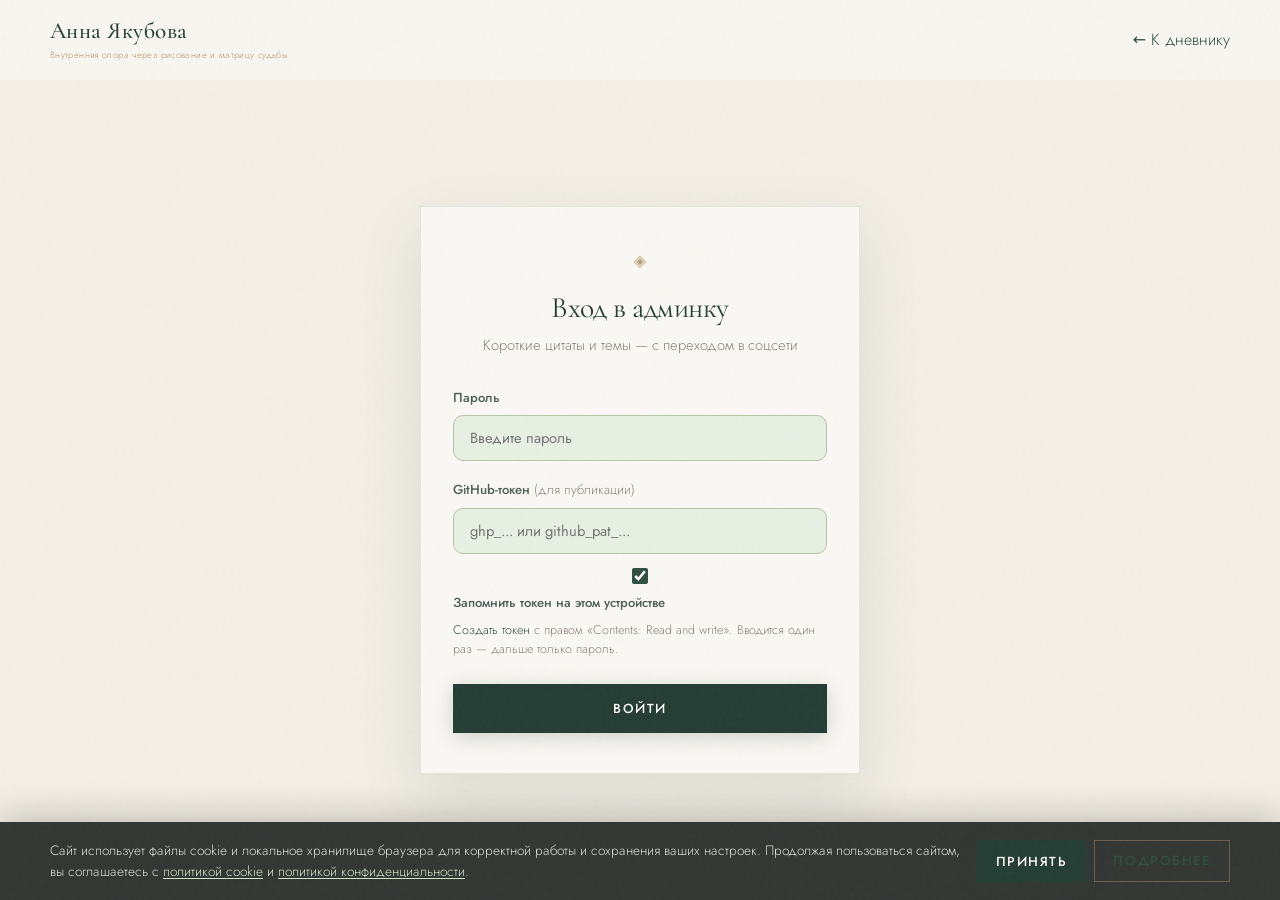
==== commit 4d82ec70: "Заменить слоган «Путь к гармонии» на новый под именем Анны. Co-authored-by: Cursor <cursoragent@curs" ====
--- a/admin.html
+++ b/admin.html
@@ -18,7 +18,7 @@
     <div class="container header__inner">
       <a href="index.html" class="logo">
         <span class="logo__name">Анна Якубова</span>
-        <span class="logo__tagline">Путь к гармонии</span>
+        <span class="logo__tagline">Внутренняя опора через рисование и матрицу судьбы</span>
       </a>
       <nav class="nav">
         <a href="dnevnik.html" class="nav__link">← К дневнику</a>
--- a/css/styles.css
+++ b/css/styles.css
@@ -215,14 +215,19 @@
 }
 
 .logo__tagline {
-  font-size: 0.62rem;
+  display: block;
+  max-width: 15rem;
+  font-size: 0.58rem;
   color: var(--gold);
-  letter-spacing: 0.22em;
-  text-transform: uppercase;
-  margin-top: 0.15rem;
-}
-
-.nav {
+  letter-spacing: 0.04em;
+  line-height: 1.45;
+  text-transform: none;
+  margin-top: 0.2rem;
+}
+
+.footer .logo__tagline {
+  max-width: 16rem;
+}
   display: flex;
   align-items: center;
   gap: 0.15rem;
@@ -2150,7 +2155,7 @@
 }
 
 .footer .logo__name { color: var(--ivory); }
-.footer .logo__tagline { color: rgba(250, 248, 244, 0.5); }
+.footer .logo__tagline { color: rgba(250, 248, 244, 0.5); max-width: 16rem; }
 
 .footer__desc {
   font-size: 0.88rem;
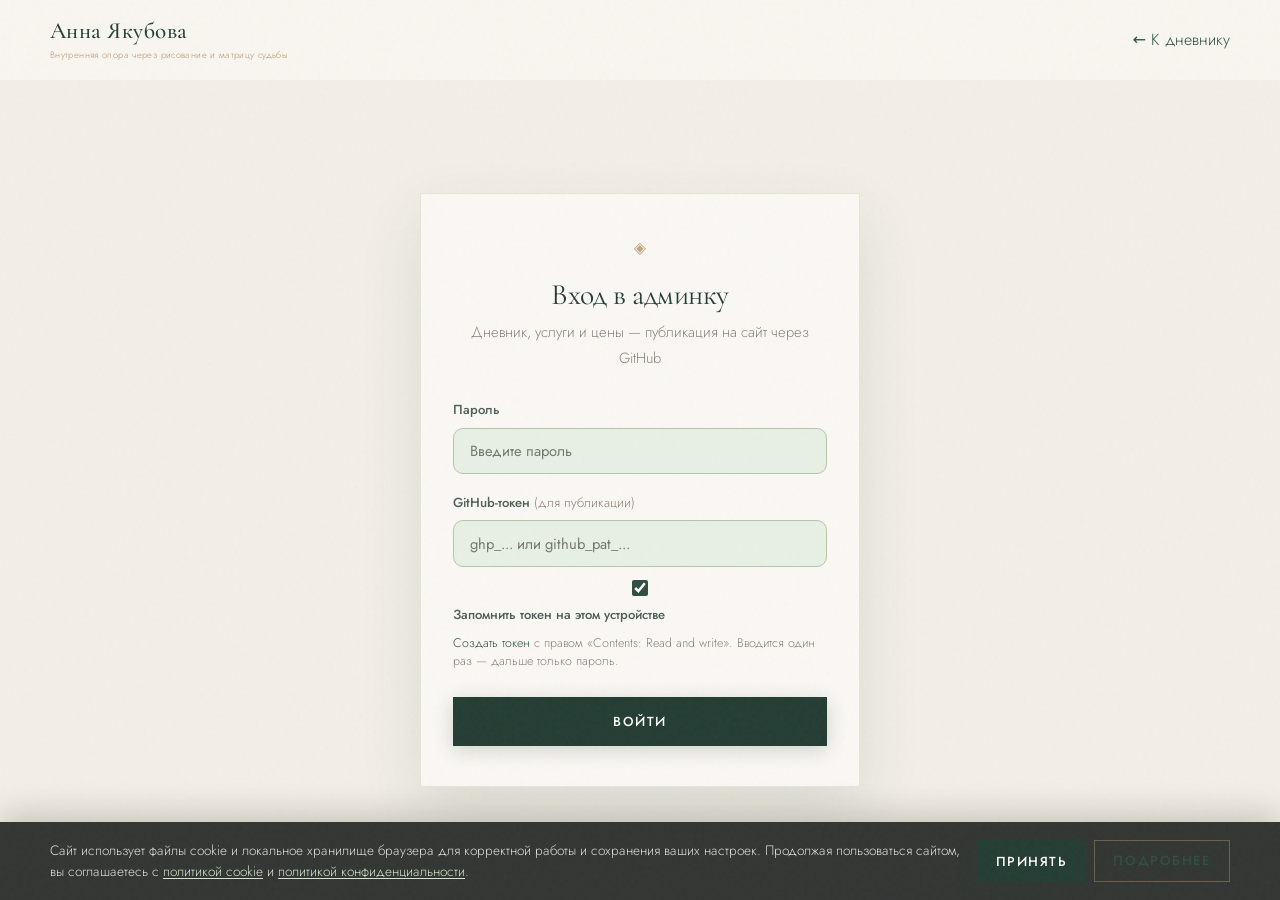
==== commit 71a589c8: "Добавить управление услугами и ценами в админке с ссылками Prodamus. Co-authored-by: Cursor <cursora" ====
--- a/admin.html
+++ b/admin.html
@@ -3,7 +3,7 @@
 <head>
   <meta charset="UTF-8">
   <meta name="viewport" content="width=device-width, initial-scale=1.0">
-  <title>Управление дневником — Анна Якубова</title>
+  <title>Админка — Анна Якубова</title>
   <link rel="preconnect" href="https://fonts.googleapis.com">
   <link rel="preconnect" href="https://fonts.gstatic.com" crossorigin>
   <link href="https://fonts.googleapis.com/css2?family=Cormorant+Garamond:ital,wght@0,400;0,500;0,600;1,400;1,500&family=Jost:ital,wght@0,300;0,400;0,500;0,600;1,300&display=swap" rel="stylesheet">
@@ -31,7 +31,7 @@
       <div class="admin-login__card">
         <div class="ornament"><span class="ornament__symbol">◈</span></div>
         <h1>Вход в админку</h1>
-        <p>Короткие цитаты и темы — с переходом в соцсети</p>
+        <p>Дневник, услуги и цены — публикация на сайт через GitHub</p>
         <form id="login-form">
           <div class="form-group">
             <label for="admin-password">Пароль</label>
@@ -60,13 +60,18 @@
         <header class="admin-header">
           <div>
             <p class="section__label">Админка</p>
-            <h1>Личный дневник</h1>
-            <p class="admin-header__desc">
+            <h1 id="admin-page-title">Личный дневник</h1>
+            <p class="admin-header__desc" id="admin-page-desc">
               Короткие цитаты и темы — у каждой записи своя ссылка на пост или страницу.
             </p>
           </div>
           <div class="publish-status publish-status--warn" id="publish-status">Подключите GitHub-токен</div>
         </header>
+
+        <nav class="admin-tabs" aria-label="Разделы админки">
+          <button type="button" class="admin-tabs__btn admin-tabs__btn--active" data-admin-tab="diary">Дневник</button>
+          <button type="button" class="admin-tabs__btn" data-admin-tab="services">Услуги и цены</button>
+        </nav>
 
         <section class="admin-token-card">
           <div class="admin-token-card__text">
@@ -84,7 +89,7 @@
           </div>
         </section>
 
-        <div class="admin-grid">
+        <div class="admin-grid" id="tab-diary">
           <section class="admin-editor-card">
             <h2 class="admin-editor-card__title" id="form-title">Новая запись</h2>
             <form id="entry-form">
@@ -142,6 +147,65 @@
             </div>
           </aside>
         </div>
+
+        <div class="admin-grid" id="tab-services" hidden>
+          <section class="admin-editor-card">
+            <h2 class="admin-editor-card__title" id="service-form-title">Новая услуга</h2>
+            <form id="service-form">
+              <input type="hidden" id="service-id">
+              <input type="hidden" id="service-section" value="matrix">
+
+              <div class="form-group">
+                <label>Раздел на сайте</label>
+                <div class="type-toggle" id="service-section-toggle">
+                  <button type="button" class="type-toggle__btn type-toggle__btn--active" data-section="matrix">Матрица</button>
+                  <button type="button" class="type-toggle__btn" data-section="neuro">Нейрографика</button>
+                  <button type="button" class="type-toggle__btn" data-section="integrative">Интегративный</button>
+                </div>
+              </div>
+
+              <div class="form-group">
+                <label for="service-title">Название услуги</label>
+                <input type="text" id="service-title" required placeholder="Полный разбор матрицы">
+              </div>
+
+              <div class="form-row">
+                <div class="form-group form-group--grow">
+                  <label for="service-price">Цена</label>
+                  <input type="text" id="service-price" placeholder="5000 или 5 000 ₽">
+                  <p class="field-hint">Можно указать число — на сайте появится «5 000 ₽»</p>
+                </div>
+                <div class="form-group">
+                  <label for="service-order">Порядок</label>
+                  <input type="number" id="service-order" min="1" value="1">
+                </div>
+              </div>
+
+              <div class="form-group">
+                <label for="service-prodamus">Ссылка Prodamus</label>
+                <input type="url" id="service-prodamus" placeholder="https://annayakubova.payform.ru/...">
+                <p class="field-hint">По клику на услугу откроется страница оплаты с описанием программы</p>
+              </div>
+
+              <label class="form-check">
+                <input type="checkbox" id="service-hit">
+                <span>Отметить стикером «ХИТ»</span>
+              </label>
+
+              <div class="admin-form-actions">
+                <button type="submit" class="btn btn--primary" id="service-submit-btn">Опубликовать</button>
+                <button type="button" class="btn btn--secondary" id="service-cancel-btn" style="display: none;">Отмена</button>
+              </div>
+            </form>
+          </section>
+
+          <aside class="admin-sidebar">
+            <h2 class="admin-sidebar__title" id="services-list-title">Услуги — Матрица Судьбы</h2>
+            <div class="admin-entries" id="services-list">
+              <p class="admin-empty">Загрузка...</p>
+            </div>
+          </aside>
+        </div>
       </div>
     </div>
   </main>
--- a/css/styles.css
+++ b/css/styles.css
@@ -1182,6 +1182,51 @@
 
 .sidebar-list li:last-child { border-bottom: none; }
 
+.sidebar-list__item--link,
+.sidebar-list__item--static {
+  display: flex;
+  align-items: flex-start;
+  gap: 0.55rem;
+}
+
+.sidebar-service {
+  display: flex;
+  align-items: flex-start;
+  justify-content: space-between;
+  gap: 0.75rem;
+  width: 100%;
+  color: inherit;
+  text-decoration: none;
+  transition: color var(--transition);
+}
+
+.sidebar-service:hover {
+  color: var(--evergreen);
+}
+
+.sidebar-service__price {
+  flex-shrink: 0;
+  font-size: 0.78rem;
+  font-weight: 500;
+  letter-spacing: 0.04em;
+  color: var(--gold);
+  white-space: nowrap;
+}
+
+.sidebar-service__cta {
+  flex-shrink: 0;
+  font-size: 0.68rem;
+  letter-spacing: 0.08em;
+  text-transform: uppercase;
+  color: var(--olive);
+}
+
+.sidebar-list__empty {
+  font-size: 0.88rem;
+  color: var(--taupe);
+  font-style: italic;
+}
+
 /* ===== Neuro Showcase ===== */
 .neuro-showcase__grid {
   display: grid;
@@ -1204,8 +1249,14 @@
 .neuro-showcase__visual img {
   position: relative;
   z-index: 1;
-  border-radius: var(--radius-lg);
-  box-shadow: var(--shadow-lg);
+  width: 100%;
+  aspect-ratio: 4 / 3;
+  object-fit: cover;
+  object-position: center 35%;
+  padding: 0.5rem;
+  background: var(--ivory);
+  border: 1px solid rgba(184, 149, 106, 0.22);
+  box-shadow: var(--shadow-glow);
 }
 
 .neuro-showcase__text h2 { margin: 0.75rem 0 1.25rem; }
--- a/css/admin.css
+++ b/css/admin.css
@@ -78,6 +78,32 @@
 .admin-header__desc {
   color: var(--slate);
   max-width: 520px;
+}
+
+.admin-tabs {
+  display: flex;
+  flex-wrap: wrap;
+  gap: 0.5rem;
+}
+
+.admin-tabs__btn {
+  padding: 0.65rem 1.15rem;
+  border: 1px solid rgba(184, 149, 106, 0.28);
+  background: var(--ivory);
+  color: var(--slate);
+  font-family: var(--font-sans);
+  font-size: 0.78rem;
+  letter-spacing: 0.08em;
+  text-transform: uppercase;
+  cursor: pointer;
+  transition: background var(--transition), color var(--transition), border-color var(--transition);
+}
+
+.admin-tabs__btn:hover,
+.admin-tabs__btn--active {
+  background: var(--evergreen);
+  border-color: var(--evergreen);
+  color: var(--ivory);
 }
 
 /* ===== Token Card ===== */
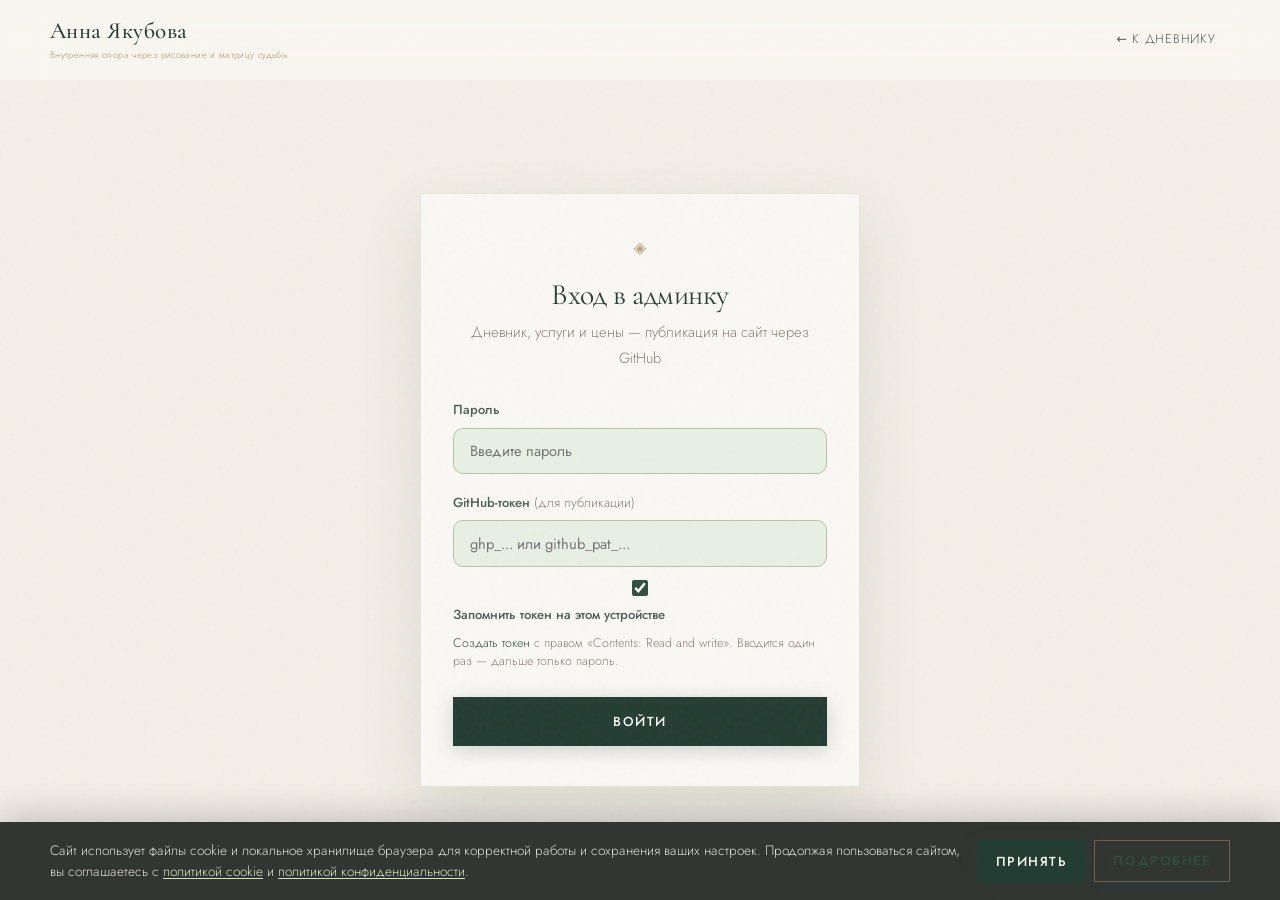
==== commit efd13317: "Исправить мобильное меню: восстановить .nav, улучшить видимость разделов. Co-authored-by: Cursor <cu" ====
--- a/admin.html
+++ b/admin.html
@@ -7,7 +7,7 @@
   <link rel="preconnect" href="https://fonts.googleapis.com">
   <link rel="preconnect" href="https://fonts.gstatic.com" crossorigin>
   <link href="https://fonts.googleapis.com/css2?family=Cormorant+Garamond:ital,wght@0,400;0,500;0,600;1,400;1,500&family=Jost:ital,wght@0,300;0,400;0,500;0,600;1,300&display=swap" rel="stylesheet">
-  <link rel="stylesheet" href="css/styles.css?v=premium2026">
+  <link rel="stylesheet" href="css/styles.css?v=premium2026m">
   <script src="js/config.js"></script>
   <script src="js/seo.js"></script>
   <link rel="stylesheet" href="css/admin.css?v=premium2026">
--- a/css/styles.css
+++ b/css/styles.css
@@ -57,7 +57,7 @@
   position: fixed;
   inset: 0;
   pointer-events: none;
-  z-index: 9999;
+  z-index: 1;
   opacity: 0.035;
   background-image: url("data:image/svg+xml,%3Csvg viewBox='0 0 256 256' xmlns='http://www.w3.org/2000/svg'%3E%3Cfilter id='n'%3E%3CfeTurbulence type='fractalNoise' baseFrequency='0.85' numOctaves='4' stitchTiles='stitch'/%3E%3C/filter%3E%3Crect width='100%25' height='100%25' filter='url(%23n)'/%3E%3C/svg%3E");
 }
@@ -176,7 +176,7 @@
   top: 0;
   left: 0;
   right: 0;
-  z-index: 100;
+  z-index: 110;
   height: var(--header-h);
   background: rgba(250, 248, 244, 0.72);
   backdrop-filter: blur(20px) saturate(1.2);
@@ -228,6 +228,8 @@
 .footer .logo__tagline {
   max-width: 16rem;
 }
+
+.nav {
   display: flex;
   align-items: center;
   gap: 0.15rem;
@@ -2320,44 +2322,135 @@
   .certificate-gallery { grid-template-columns: 1fr; max-width: 720px; margin-inline: auto; }
   .certificate-gallery--duo { max-width: 640px; }
   .certificate-gallery__item:last-child { grid-column: auto; max-width: none; }
-}
-
-@media (max-width: 768px) {
-  .burger { display: flex; }
+
+  .header .logo__tagline { display: none; }
+
+  .burger {
+    display: flex;
+    z-index: 120;
+  }
 
   .nav {
     position: fixed;
-    top: var(--header-h);
+    top: 0;
     left: 0;
     right: 0;
     bottom: 0;
+    z-index: 110;
     flex-direction: column;
     align-items: stretch;
-    padding: 1.5rem;
-    background: var(--ivory);
+    justify-content: flex-start;
+    gap: 0.5rem;
+    padding: calc(var(--header-h) + 1.25rem) 1.25rem 2rem;
+    background: rgba(250, 248, 244, 0.98);
+    backdrop-filter: blur(16px);
     transform: translateX(100%);
-    transition: transform 0.35s ease;
+    transition: transform 0.35s cubic-bezier(0.22, 1, 0.36, 1);
     overflow-y: auto;
+    box-shadow: -8px 0 40px rgba(36, 61, 52, 0.12);
+    border-left: 1px solid rgba(184, 149, 106, 0.2);
   }
 
   .nav--open { transform: translateX(0); }
 
   .nav__link {
-    padding: 0.85rem 1rem;
-    font-size: 1rem;
-    border-radius: var(--radius);
+    padding: 1rem 1.1rem;
+    font-size: 0.82rem;
+    letter-spacing: 0.1em;
+    color: var(--evergreen);
+    background: var(--cream);
+    border: 1px solid rgba(184, 149, 106, 0.18);
   }
+
+  .nav__link::after { display: none; }
+
+  .nav__link:hover,
+  .nav__link--active {
+    background: var(--mint);
+    color: var(--evergreen);
+  }
+
+  .nav__link--cta {
+    margin-left: 0;
+    margin-top: 0.5rem;
+    text-align: center;
+    background: var(--evergreen);
+    color: var(--ivory);
+    border-color: var(--evergreen);
+  }
+
+  .nav__link--cta:hover {
+    background: var(--forest);
+    color: var(--ivory);
+  }
+
+  body.menu-open::after {
+    content: '';
+    position: fixed;
+    inset: 0;
+    z-index: 105;
+    background: rgba(34, 40, 38, 0.35);
+    pointer-events: none;
+  }
+}
+
+@media (max-width: 768px) {
+  :root {
+    --header-h: 64px;
+  }
+
+  .header--scrolled { height: 58px; }
+
+  .logo__name { font-size: 1.2rem; }
 
   .section { padding: 3.5rem 0; }
   .hero__scroll { display: none; }
-  .footer__grid { grid-template-columns: 1fr; }
+  .footer__grid { grid-template-columns: 1fr; gap: 2rem; }
   .footer__bottom { flex-direction: column; gap: 1rem; text-align: center; }
   .footer__docs { justify-content: center; }
+  .social-links {
+    flex-wrap: wrap;
+    justify-content: center;
+    gap: 0.4rem;
+  }
+  .social-link {
+    min-width: auto;
+    padding: 0.45rem 0.75rem;
+    font-size: 0.72rem;
+  }
   .levels-strip { grid-template-columns: 1fr 1fr; }
   .certificate-showcase--gallery { padding: 2.25rem 1.25rem 2rem; }
   .certificate-gallery { grid-template-columns: 1fr; max-width: 320px; margin-inline: auto; }
   .certificate-gallery__item:last-child { grid-column: auto; max-width: none; }
   .quiz-container { padding: 1.75rem 1.25rem; }
+
+  .content__sidebar {
+    padding: 1.5rem;
+  }
+
+  .sidebar-list li {
+    flex-wrap: wrap;
+    align-items: center;
+  }
+
+  .sidebar-service {
+    flex-wrap: wrap;
+    row-gap: 0.35rem;
+  }
+
+  .sidebar-list__label {
+    flex: 1 1 100%;
+    min-width: 0;
+  }
+
+  .sidebar-sticker {
+    margin-top: 0;
+  }
+
+  .sidebar-service__price,
+  .sidebar-service__cta {
+    margin-left: auto;
+  }
 }
 
 @media (max-width: 480px) {
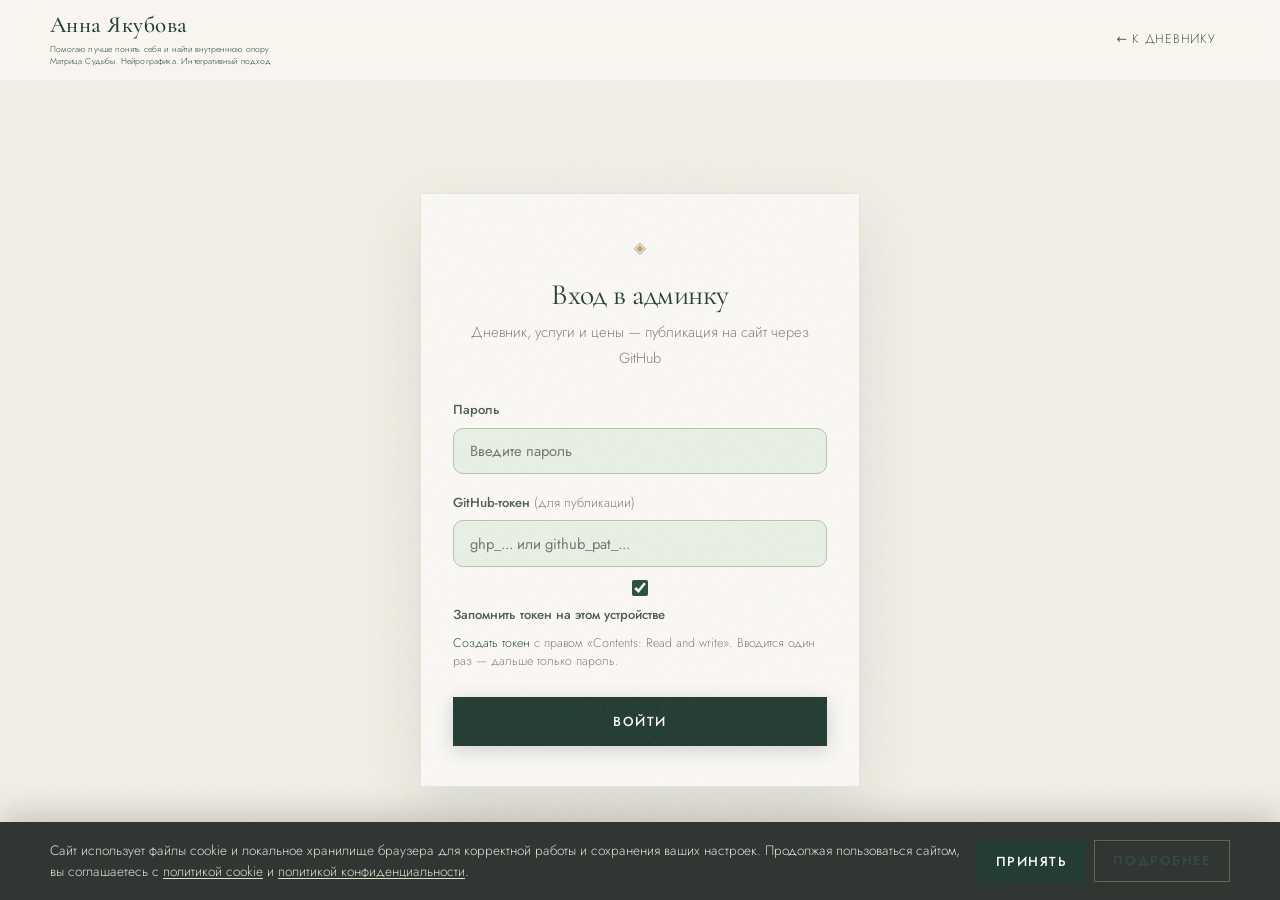
==== commit d9199e32: "Новый слоган под именем: понять себя и внутренняя опора. Co-authored-by: Cursor <cursoragent@cursor." ====
--- a/admin.html
+++ b/admin.html
@@ -7,7 +7,7 @@
   <link rel="preconnect" href="https://fonts.googleapis.com">
   <link rel="preconnect" href="https://fonts.gstatic.com" crossorigin>
   <link href="https://fonts.googleapis.com/css2?family=Cormorant+Garamond:ital,wght@0,400;0,500;0,600;1,400;1,500&family=Jost:ital,wght@0,300;0,400;0,500;0,600;1,300&display=swap" rel="stylesheet">
-  <link rel="stylesheet" href="css/styles.css?v=premium2026m">
+  <link rel="stylesheet" href="css/styles.css?v=premium2026m3">
   <script src="js/config.js"></script>
   <script src="js/seo.js"></script>
   <link rel="stylesheet" href="css/admin.css?v=premium2026">
@@ -18,7 +18,7 @@
     <div class="container header__inner">
       <a href="index.html" class="logo">
         <span class="logo__name">Анна Якубова</span>
-        <span class="logo__tagline">Внутренняя опора через рисование и матрицу судьбы</span>
+        <span class="logo__tagline">Помогаю лучше понять себя и найти внутреннюю опору.<br>Матрица Судьбы. Нейрографика. Интегративный подход</span>
       </a>
       <nav class="nav">
         <a href="dnevnik.html" class="nav__link">← К дневнику</a>
--- a/css/styles.css
+++ b/css/styles.css
@@ -216,17 +216,21 @@
 
 .logo__tagline {
   display: block;
-  max-width: 15rem;
-  font-size: 0.58rem;
-  color: var(--gold);
-  letter-spacing: 0.04em;
-  line-height: 1.45;
+  max-width: 21rem;
+  font-size: 0.54rem;
+  color: var(--forest);
+  letter-spacing: 0.02em;
+  line-height: 1.4;
   text-transform: none;
-  margin-top: 0.2rem;
+  margin-top: 0.25rem;
+}
+
+.header .logo {
+  max-width: min(21rem, 42vw);
 }
 
 .footer .logo__tagline {
-  max-width: 16rem;
+  max-width: 22rem;
 }
 
 .nav {
@@ -2323,11 +2327,52 @@
   .certificate-gallery--duo { max-width: 640px; }
   .certificate-gallery__item:last-child { grid-column: auto; max-width: none; }
 
-  .header .logo__tagline { display: none; }
+  .header {
+    height: auto;
+    min-height: var(--header-h);
+  }
+
+  .header__inner {
+    align-items: center;
+    padding-block: 0.5rem;
+    min-height: var(--header-h);
+  }
+
+  .header .logo {
+    flex: 1;
+    min-width: 0;
+    padding-right: 0.75rem;
+  }
+
+  .header .logo__tagline {
+    display: block;
+    max-width: none;
+    font-size: clamp(0.62rem, 2.6vw, 0.72rem);
+    line-height: 1.35;
+    color: var(--forest);
+    font-weight: 400;
+    opacity: 1;
+    margin-top: 0.25rem;
+  }
+
+  body.menu-open .header {
+    z-index: 300;
+  }
 
   .burger {
     display: flex;
-    z-index: 120;
+    flex-shrink: 0;
+    z-index: 301;
+    padding: 0.65rem;
+    border-radius: 2px;
+    background: rgba(36, 61, 52, 0.08);
+    border: 1px solid rgba(36, 61, 52, 0.12);
+  }
+
+  .burger span {
+    width: 22px;
+    height: 2.5px;
+    background: var(--evergreen);
   }
 
   .nav {
@@ -2336,30 +2381,31 @@
     left: 0;
     right: 0;
     bottom: 0;
-    z-index: 110;
+    z-index: 280;
     flex-direction: column;
     align-items: stretch;
     justify-content: flex-start;
-    gap: 0.5rem;
-    padding: calc(var(--header-h) + 1.25rem) 1.25rem 2rem;
-    background: rgba(250, 248, 244, 0.98);
-    backdrop-filter: blur(16px);
+    gap: 0.65rem;
+    padding: calc(var(--header-h) + 1.5rem) 1.25rem 2.5rem;
+    background: var(--ivory);
     transform: translateX(100%);
     transition: transform 0.35s cubic-bezier(0.22, 1, 0.36, 1);
     overflow-y: auto;
-    box-shadow: -8px 0 40px rgba(36, 61, 52, 0.12);
-    border-left: 1px solid rgba(184, 149, 106, 0.2);
+    box-shadow: -12px 0 48px rgba(36, 61, 52, 0.18);
+    border-left: 2px solid rgba(36, 61, 52, 0.12);
   }
 
   .nav--open { transform: translateX(0); }
 
   .nav__link {
-    padding: 1rem 1.1rem;
-    font-size: 0.82rem;
-    letter-spacing: 0.1em;
+    padding: 1.15rem 1.25rem;
+    font-size: 0.95rem;
+    font-weight: 500;
+    letter-spacing: 0.06em;
     color: var(--evergreen);
     background: var(--cream);
-    border: 1px solid rgba(184, 149, 106, 0.18);
+    border: 1px solid rgba(36, 61, 52, 0.14);
+    box-shadow: 0 2px 8px rgba(36, 61, 52, 0.04);
   }
 
   .nav__link::after { display: none; }
@@ -2388,20 +2434,55 @@
     content: '';
     position: fixed;
     inset: 0;
-    z-index: 105;
-    background: rgba(34, 40, 38, 0.35);
+    z-index: 270;
+    background: rgba(34, 40, 38, 0.45);
     pointer-events: none;
   }
 }
 
 @media (max-width: 768px) {
   :root {
-    --header-h: 64px;
-  }
-
-  .header--scrolled { height: 58px; }
+    --header-h: 76px;
+  }
+
+  .header {
+    height: auto;
+    min-height: var(--header-h);
+  }
+
+  .header__inner {
+    align-items: flex-start;
+    padding-block: 0.65rem;
+    min-height: var(--header-h);
+  }
+
+  .header--scrolled {
+    height: auto;
+    min-height: 68px;
+  }
 
   .logo__name { font-size: 1.2rem; }
+
+  .hero__content.reveal,
+  .hero__aside.reveal {
+    opacity: 1;
+    transform: none;
+  }
+
+  .hero__label {
+    font-size: 0.72rem;
+    color: var(--forest);
+    letter-spacing: 0.18em;
+  }
+
+  .hero__label::before,
+  .hero__label::after {
+    background: linear-gradient(90deg, transparent, rgba(36, 61, 52, 0.35));
+  }
+
+  .hero__label::after {
+    background: linear-gradient(90deg, rgba(36, 61, 52, 0.35), transparent);
+  }
 
   .section { padding: 3.5rem 0; }
   .hero__scroll { display: none; }
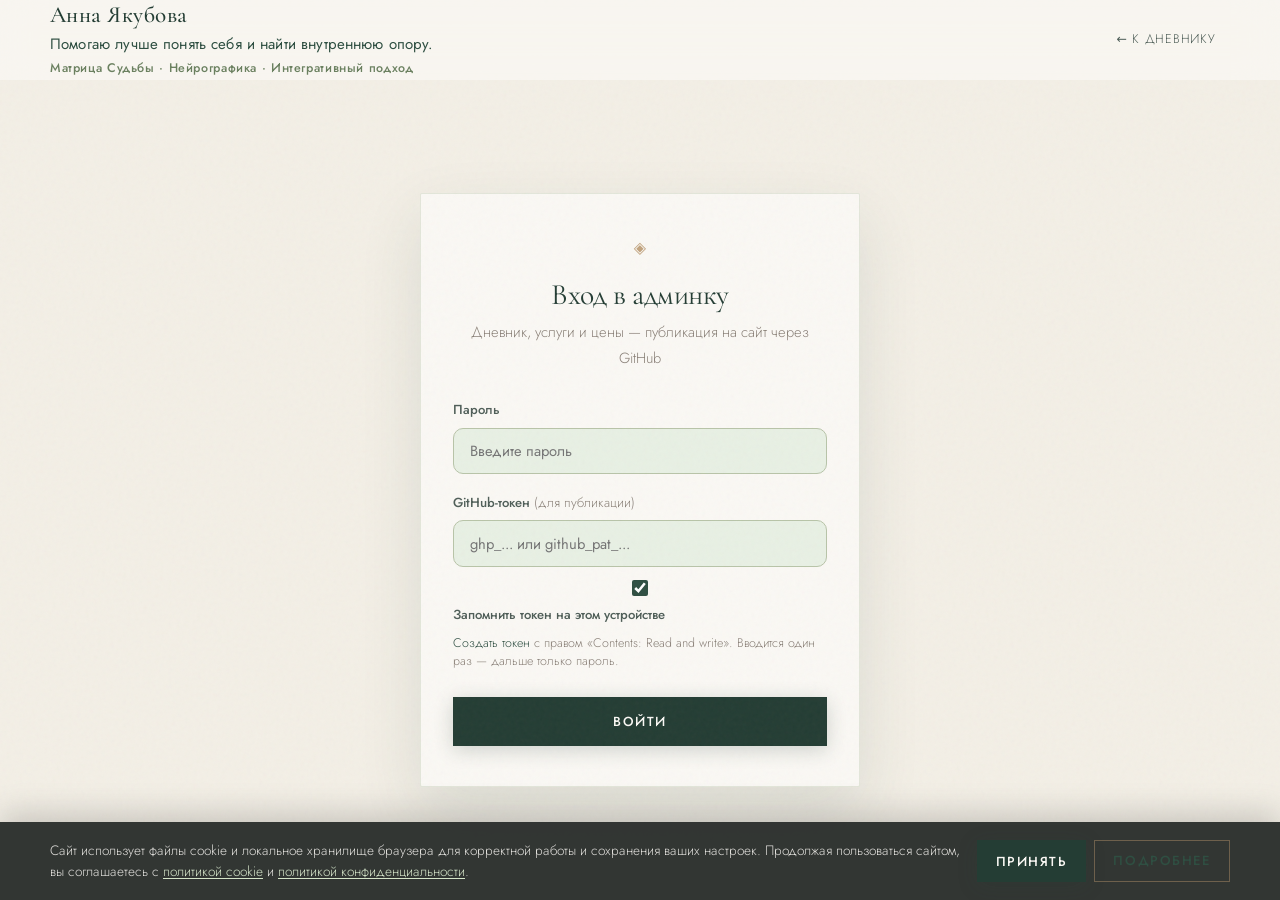
==== commit ef7df588: "Слоган под именем: читаемый подзаголовок, две строки. Co-authored-by: Cursor <cursoragent@cursor.com" ====
--- a/admin.html
+++ b/admin.html
@@ -7,7 +7,7 @@
   <link rel="preconnect" href="https://fonts.googleapis.com">
   <link rel="preconnect" href="https://fonts.gstatic.com" crossorigin>
   <link href="https://fonts.googleapis.com/css2?family=Cormorant+Garamond:ital,wght@0,400;0,500;0,600;1,400;1,500&family=Jost:ital,wght@0,300;0,400;0,500;0,600;1,300&display=swap" rel="stylesheet">
-  <link rel="stylesheet" href="css/styles.css?v=premium2026m3">
+  <link rel="stylesheet" href="css/styles.css?v=premium2026m4">
   <script src="js/config.js"></script>
   <script src="js/seo.js"></script>
   <link rel="stylesheet" href="css/admin.css?v=premium2026">
@@ -18,7 +18,7 @@
     <div class="container header__inner">
       <a href="index.html" class="logo">
         <span class="logo__name">Анна Якубова</span>
-        <span class="logo__tagline">Помогаю лучше понять себя и найти внутреннюю опору.<br>Матрица Судьбы. Нейрографика. Интегративный подход</span>
+        <span class="logo__tagline"><span class="logo__tagline-lead">Помогаю лучше понять себя и найти внутреннюю опору.</span><span class="logo__tagline-dir">Матрица Судьбы · Нейрографика · Интегративный подход</span></span>
       </a>
       <nav class="nav">
         <a href="dnevnik.html" class="nav__link">← К дневнику</a>
--- a/css/styles.css
+++ b/css/styles.css
@@ -215,22 +215,38 @@
 }
 
 .logo__tagline {
+  display: flex;
+  flex-direction: column;
+  gap: 0.3rem;
+  max-width: 26rem;
+  margin-top: 0.35rem;
+}
+
+/* Подзаголовок бренда под именем (не H1 страницы) */
+.logo__tagline-lead {
   display: block;
-  max-width: 21rem;
-  font-size: 0.54rem;
+  font-family: var(--font-sans);
+  font-size: clamp(0.8125rem, 0.35vw + 0.72rem, 0.9375rem);
+  font-weight: 400;
+  line-height: 1.45;
   color: var(--forest);
-  letter-spacing: 0.02em;
-  line-height: 1.4;
-  text-transform: none;
-  margin-top: 0.25rem;
-}
-
-.header .logo {
-  max-width: min(21rem, 42vw);
-}
-
-.footer .logo__tagline {
-  max-width: 22rem;
+  letter-spacing: 0.01em;
+}
+
+.logo__tagline-dir {
+  display: block;
+  font-family: var(--font-sans);
+  font-size: clamp(0.6875rem, 0.2vw + 0.62rem, 0.78125rem);
+  font-weight: 500;
+  line-height: 1.35;
+  letter-spacing: 0.05em;
+  color: var(--olive);
+}
+
+@media (min-width: 1025px) {
+  .header .logo {
+    max-width: min(24rem, 38vw);
+  }
 }
 
 .nav {
@@ -2212,7 +2228,18 @@
 }
 
 .footer .logo__name { color: var(--ivory); }
-.footer .logo__tagline { color: rgba(250, 248, 244, 0.5); max-width: 16rem; }
+.footer .logo__tagline { max-width: 24rem; }
+
+.footer .logo__tagline-lead {
+  color: rgba(250, 248, 244, 0.88);
+  font-size: 0.8125rem;
+}
+
+.footer .logo__tagline-dir {
+  color: rgba(250, 248, 244, 0.55);
+  font-size: 0.6875rem;
+  letter-spacing: 0.06em;
+}
 
 .footer__desc {
   font-size: 0.88rem;
@@ -2345,14 +2372,20 @@
   }
 
   .header .logo__tagline {
-    display: block;
     max-width: none;
-    font-size: clamp(0.62rem, 2.6vw, 0.72rem);
-    line-height: 1.35;
-    color: var(--forest);
-    font-weight: 400;
-    opacity: 1;
-    margin-top: 0.25rem;
+    margin-top: 0.35rem;
+    gap: 0.35rem;
+  }
+
+  .header .logo__tagline-lead {
+    font-size: clamp(0.8125rem, 3.6vw, 0.9375rem);
+    line-height: 1.4;
+    color: var(--evergreen);
+  }
+
+  .header .logo__tagline-dir {
+    font-size: clamp(0.6875rem, 2.9vw, 0.78125rem);
+    color: var(--olive);
   }
 
   body.menu-open .header {
@@ -2442,7 +2475,7 @@
 
 @media (max-width: 768px) {
   :root {
-    --header-h: 76px;
+    --header-h: 88px;
   }
 
   .header {
